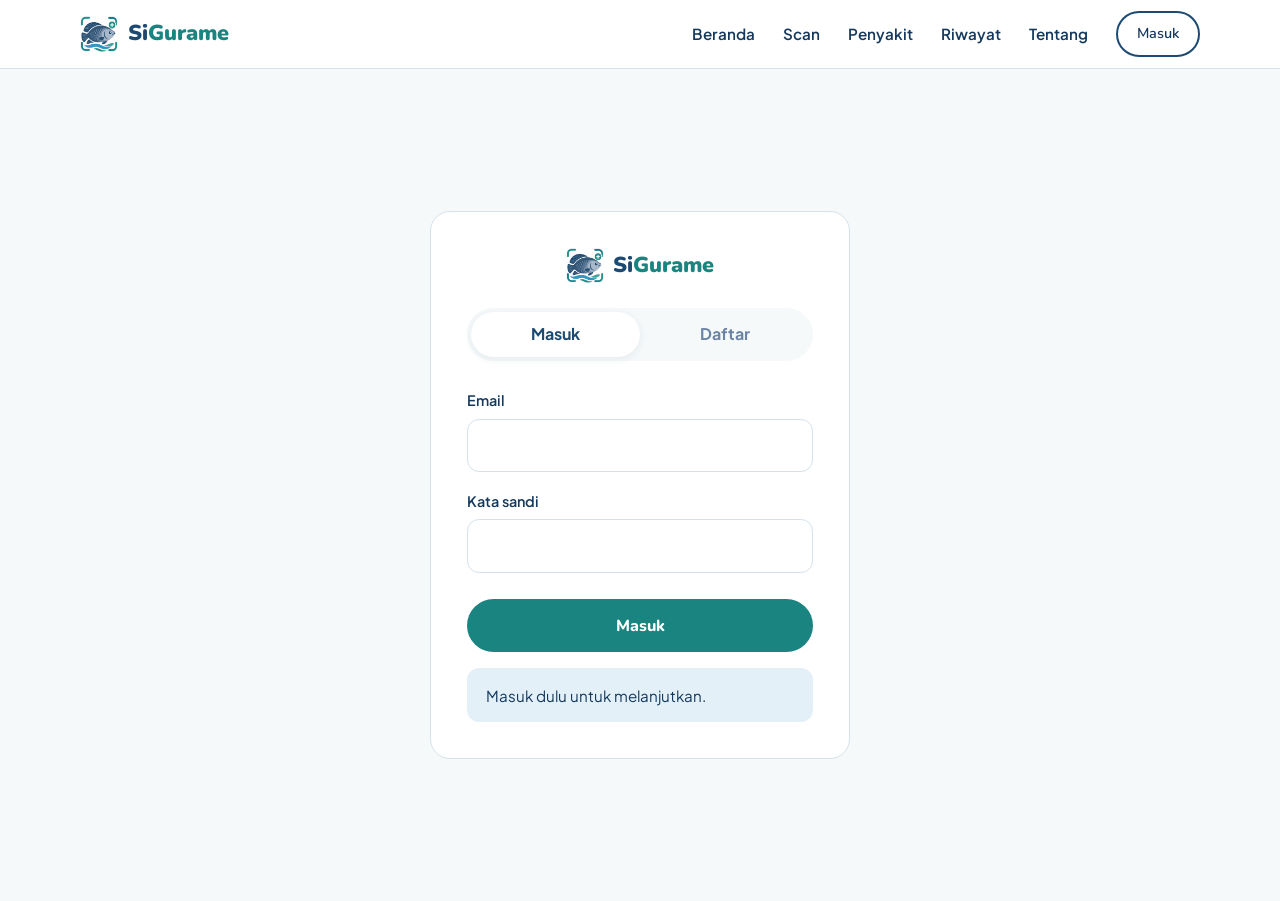
==== frontend/admin.html @ 375dc526 "SiGurame: frontend + backend Flask" ====
<!DOCTYPE html>
<html lang="id">
<head>
  <meta charset="UTF-8">
  <meta name="viewport" content="width=device-width, initial-scale=1.0">
  <title>Admin | SiGurame</title>
  <link rel="icon" href="asset/image/icon.png">
  <link rel="preconnect" href="https://fonts.googleapis.com">
  <link rel="preconnect" href="https://fonts.gstatic.com" crossorigin>
  <link href="https://fonts.googleapis.com/css2?family=Nunito:wght@700;800;900&family=Plus+Jakarta+Sans:wght@400;600;700&display=swap" rel="stylesheet">
  <link rel="stylesheet" href="asset/css/style.css">
  <style>
    /* ---------- Halaman admin ---------- */
    .adm-body { padding: 2rem 0 5rem; }
    .adm-tabs { display: grid; grid-template-columns: repeat(3, 1fr); max-width: 560px; margin: 0 0 1.5rem; }
    .adm-tabs span { display: inline-block; min-width: 1.4rem; margin-left: .3rem; padding: 0 .35rem; border-radius: 99px; background: var(--line); font-size: .78rem; line-height: 1.4rem; }
    .adm-tabs button.active span { background: var(--navy); color: #fff; }
    .adm-panel { background: var(--surface); border: 1px solid var(--line); border-radius: var(--radius-lg); padding: 1.5rem; }
    .adm-toolbar { display: flex; flex-wrap: wrap; gap: .75rem; align-items: center; justify-content: space-between; margin-bottom: 1.25rem; }
    .adm-toolbar .left { display: flex; flex-wrap: wrap; gap: .75rem; align-items: center; }
    .adm-input, .adm-select { border: 1.5px solid var(--line); border-radius: 99px; padding: .6rem 1rem; font: inherit; background: #fff; color: var(--ink); }
    .adm-input { min-width: 240px; }
    .adm-input:focus, .adm-select:focus { outline: none; border-color: var(--teal); box-shadow: 0 0 0 3px var(--teal-soft); }
    .adm-table-wrap { overflow-x: auto; }
    .adm-table { width: 100%; border-collapse: collapse; font-size: .92rem; }
    .adm-table th { text-align: left; color: var(--slate); font-weight: 600; font-size: .82rem; padding: .6rem .75rem; border-bottom: 1px solid var(--line); white-space: nowrap; }
    .adm-table td { padding: .75rem; border-bottom: 1px solid var(--line); vertical-align: middle; }
    .adm-table tr:last-child td { border-bottom: 0; }
    .adm-table .muted { color: var(--slate); font-size: .85rem; }
    .adm-table img { width: 56px; height: 42px; object-fit: cover; border-radius: 8px; display: block; }
    .adm-table select { border: 1.5px solid var(--line); border-radius: 8px; padding: .35rem .5rem; font: inherit; background: #fff; }
    .role-tag { display: inline-block; padding: .15rem .6rem; border-radius: 99px; font-size: .78rem; font-weight: 700; background: var(--water-soft); color: var(--water); }
    .role-tag.validator { background: var(--teal-soft); color: var(--healthy); }
    .role-tag.admin { background: #ece8fb; color: #5b4bb7; }
    .pay-tag { display: inline-block; padding: .15rem .6rem; border-radius: 99px; font-size: .78rem; font-weight: 700; }
    .pay-tag.lunas { background: var(--teal-soft); color: var(--healthy); }
    .pay-tag.menunggu { background: #fff4e0; color: var(--warning); }
    .pay-tag.gagal { background: var(--sick-soft); color: var(--sick); }
    .adm-form { display: grid; grid-template-columns: repeat(auto-fit, minmax(200px, 1fr)); gap: 0 1rem; background: var(--bg); border-radius: var(--radius); padding: 1.25rem 1.25rem .25rem; margin-bottom: 1.25rem; }
    .adm-form .actions { grid-column: 1 / -1; display: flex; gap: .75rem; align-items: center; margin-bottom: 1rem; }
    .adm-empty { text-align: center; color: var(--slate); padding: 2rem 1rem; }
    .adm-sum { display: flex; flex-wrap: wrap; gap: 1.5rem; margin-bottom: 1.25rem; color: var(--slate); font-size: .92rem; }
    .adm-sum strong { color: var(--navy); font-family: var(--font-display); font-size: 1.15rem; }
    @media (max-width: 640px) { .adm-input { min-width: 0; width: 100%; } .adm-panel { padding: 1rem; } }
  </style>
</head>
<body data-role="validator">

  <!-- Navbar admin -->
  <header class="navbar navbar-validator">
    <div class="container">
      <a href="admin.html" class="brand">
        <img src="asset/image/icon.png" alt="">
        <b>Si<span>Gurame</span></b>
        <small class="brand-tag">Admin</small>
      </a>
      <button class="nav-toggle" aria-label="Buka menu" aria-expanded="false">☰</button>
      <ul class="nav-links">
        <li><a href="admin.html" class="active">Panel admin</a></li>
        <li><a href="penyakit.html">Ensiklopedia</a></li>
        <li><a href="index.html" class="btn btn-outline">Keluar</a></li>
      </ul>
    </div>
  </header>

  <main>
    <section class="val-hero">
      <div class="container">
        <div class="val-hero-top">
          <div>
            <p class="val-greet" id="adm-greet">Halo, Admin</p>
            <h1>Panel admin</h1>
            <p>Kelola akun pengguna dan validator, pantau pemeriksaan, serta transaksi layanan validasi.</p>
          </div>
          <p class="val-greet" id="adm-model"></p>
        </div>
        <dl class="hist-stats val-stats">
          <div><dt>Pembudidaya</dt><dd id="st-pembudidaya">0</dd></div>
          <div><dt>Validasi menunggu</dt><dd id="st-menunggu">0</dd></div>
          <div><dt>Pemeriksaan</dt><dd id="st-pemeriksaan">0</dd></div>
          <div><dt>Pendapatan</dt><dd id="st-pendapatan">Rp0</dd></div>
        </dl>
      </div>
    </section>

    <div class="container adm-body">
      <div class="tabs adm-tabs" role="tablist" id="adm-tabs">
        <button class="active" data-tab="pengguna" role="tab">Pengguna <span id="c-pengguna">0</span></button>
        <button data-tab="pemeriksaan" role="tab">Pemeriksaan <span id="c-pemeriksaan">0</span></button>
        <button data-tab="transaksi" role="tab">Transaksi <span id="c-transaksi">0</span></button>
      </div>

      <!-- Pengguna -->
      <section class="adm-panel" data-panel="pengguna">
        <div class="adm-toolbar">
          <div class="left">
            <label for="q-user" class="visually-hidden">Cari pengguna</label>
            <input type="search" id="q-user" class="adm-input" placeholder="Cari nama atau email">
            <label for="f-role" class="visually-hidden">Filter role</label>
            <select id="f-role" class="adm-select">
              <option value="">Semua role</option>
              <option value="pembudidaya">Pembudidaya</option>
              <option value="validator">Validator</option>
              <option value="admin">Admin</option>
            </select>
          </div>
          <button type="button" class="btn btn-primary btn-sm" id="btn-tambah">Tambah akun</button>
        </div>

        <form id="form-tambah" class="adm-form hidden" novalidate>
          <div class="field"><label for="u-nama">Nama</label><input id="u-nama" required></div>
          <div class="field"><label for="u-email">Email</label><input id="u-email" type="email" required></div>
          <div class="field"><label for="u-pass">Kata sandi</label><input id="u-pass" type="password" minlength="8" required placeholder="Minimal 8 karakter"></div>
          <div class="field">
            <label for="u-role">Role</label>
            <select id="u-role">
              <option value="validator">Validator</option>
              <option value="admin">Admin</option>
              <option value="pembudidaya">Pembudidaya</option>
            </select>
          </div>
          <div class="field"><label for="u-lokasi">Lokasi (opsional)</label><input id="u-lokasi"></div>
          <div class="actions">
            <button type="submit" class="btn btn-primary btn-sm">Simpan akun</button>
            <button type="button" class="btn btn-ghost btn-sm" id="btn-batal">Batal</button>
            <div id="form-msg"></div>
          </div>
        </form>

        <div class="adm-table-wrap">
          <table class="adm-table">
            <thead><tr><th>Nama</th><th>Email</th><th>Role</th><th>Scan</th><th>Validasi</th><th>Terdaftar</th><th></th></tr></thead>
            <tbody id="tb-pengguna"></tbody>
          </table>
        </div>
      </section>

      <!-- Pemeriksaan -->
      <section class="adm-panel hidden" data-panel="pemeriksaan">
        <div class="adm-toolbar">
          <div class="left">
            <label for="q-scan" class="visually-hidden">Cari pemeriksaan</label>
            <input type="search" id="q-scan" class="adm-input" placeholder="Cari nama pengguna">
            <label for="f-label" class="visually-hidden">Filter hasil</label>
            <select id="f-label" class="adm-select"></select>
          </div>
          <div class="adm-sum" id="sum-label"></div>
        </div>
        <div class="adm-table-wrap">
          <table class="adm-table">
            <thead><tr><th>Foto</th><th>Pengguna</th><th>Hasil model</th><th>Keyakinan</th><th>Tanggal</th><th>Konsultasi</th><th>Diagnosis validator</th></tr></thead>
            <tbody id="tb-pemeriksaan"></tbody>
          </table>
        </div>
      </section>

      <!-- Transaksi -->
      <section class="adm-panel hidden" data-panel="transaksi">
        <div class="adm-sum" id="sum-transaksi"></div>
        <div class="adm-table-wrap">
          <table class="adm-table">
            <thead><tr><th>Kode transaksi</th><th>Pengguna</th><th>Jumlah</th><th>Metode</th><th>Status</th><th>Dibuat</th><th>Dibayar</th></tr></thead>
            <tbody id="tb-transaksi"></tbody>
          </table>
        </div>
        <p class="muted" style="margin-top:1rem;font-size:.85rem">Pembayaran masih simulasi dan belum terhubung ke payment gateway.</p>
      </section>
    </div>
  </main>

  <div class="toast undo-toast hidden" id="adm-toast" role="status"><p id="adm-toast-text"></p></div>

  <script src="asset/js/api.js"></script>
  <script src="asset/js/main.js"></script>
  <script src="asset/js/data.js"></script>
  <script src="asset/js/admin.js"></script>
</body>
</html>
---- frontend/asset/css/style.css ----
/* =========================================================
   SiGurame — style global
   Palet diambil dari logo: navy (wordmark), teal (bingkai scan),
   biru air (ombak), slate (sisik ikan)
   ========================================================= */

:root {
  /* Warna utama */
  --navy: #1c4a72;        /* wordmark "Si", judul, teks penting */
  --ink: #15395d;         /* teks utama */
  --teal: #1a8580;        /* aksi utama, bingkai scan, status sehat */
  --teal-dark: #146b67;   /* hover tombol */
  --water: #3a96c9;       /* aksen sekunder, link */
  --slate: #6b84a6;       /* teks sekunder */
  --line: #d5e2ea;        /* garis & border */

  /* Latar */
  --bg: #f5f9fa;
  --surface: #ffffff;
  --teal-soft: #e2f1ef;
  --water-soft: #e3f0f8;

  /* Status hasil scan (dipakai di hasil.html) */
  --healthy: #1a8580;
  --sick: #c4473d;
  --sick-soft: #fbe9e7;
  --warning: #d08a1e;

  /* Tipografi */
  --font-display: "Nunito", "Segoe UI", system-ui, sans-serif;
  --font-body: "Plus Jakarta Sans", "Segoe UI", system-ui, sans-serif;

  --radius-lg: 20px;
  --radius: 12px;
  --max: 1120px;
}

* { box-sizing: border-box; margin: 0; padding: 0; }

html { scroll-behavior: smooth; }

body {
  font-family: var(--font-body);
  font-size: 1rem;
  line-height: 1.65;
  color: var(--ink);
  background: var(--bg);
}

img { max-width: 100%; display: block; }
a { color: var(--water); text-decoration: none; }

h1, h2, h3 {
  font-family: var(--font-display);
  color: var(--navy);
  line-height: 1.15;
}

.container {
  width: min(var(--max), 100% - 2.5rem);
  margin-inline: auto;
}

:focus-visible {
  outline: 3px solid var(--water);
  outline-offset: 3px;
  border-radius: 6px;
}

/* ---------- Tombol ---------- */
.btn {
  display: inline-flex;
  align-items: center;
  gap: .5rem;
  padding: .85rem 1.5rem;
  border-radius: 999px;
  font-family: var(--font-display);
  font-weight: 800;
  font-size: 1rem;
  border: 2px solid transparent;
  cursor: pointer;
  transition: background .2s, color .2s, border-color .2s;
}
.btn-primary { background: var(--teal); color: #fff; }
.btn-primary:hover { background: var(--teal-dark); }
.btn-outline { border-color: var(--navy); color: var(--navy); background: transparent; }
.btn-outline:hover { background: var(--navy); color: #fff; }

/* ---------- Navbar ---------- */
.navbar {
  position: sticky;
  top: 0;
  z-index: 50;
  background: rgba(255, 255, 255, .92);
  backdrop-filter: blur(8px);
  border-bottom: 1px solid var(--line);
}
.navbar .container {
  display: flex;
  align-items: center;
  justify-content: space-between;
  height: 68px;
}
.brand {
  display: flex;
  align-items: center;
  gap: .6rem;
  font-family: var(--font-display);
  font-weight: 900;
  font-size: 1.35rem;
  color: var(--navy);
}
.brand img { width: 38px; height: auto; }
.brand b { font-weight: inherit; }
.brand span { color: var(--teal); }

.nav-links {
  display: flex;
  align-items: center;
  gap: 1.75rem;
  list-style: none;
}
.nav-links a {
  color: var(--ink);
  font-weight: 600;
  font-size: .95rem;
}
.nav-links a:hover,
.nav-links a.active { color: var(--teal); }
.nav-links .btn { padding: .55rem 1.2rem; font-size: .9rem; }

.nav-toggle {
  display: none;
  background: none;
  border: 0;
  font-size: 1.6rem;
  color: var(--navy);
  cursor: pointer;
}

/* ---------- Hero ---------- */
.hero { padding: 4.5rem 0 5rem; }
.hero .container {
  display: grid;
  grid-template-columns: 1.1fr 1fr;
  gap: 3.5rem;
  align-items: center;
}
.hero h1 {
  font-size: clamp(2.2rem, 4.6vw, 3.4rem);
  font-weight: 900;
  margin-bottom: 1.1rem;
}
.hero p {
  font-size: 1.1rem;
  color: var(--slate);
  max-width: 34em;
  margin-bottom: 2rem;
}
.hero-actions { display: flex; flex-wrap: wrap; gap: .9rem; }

/* Visual hero: ikon logo sebagai "jendela scan" + kartu hasil contoh */
.scan-preview {
  position: relative;
  background: var(--surface);
  border-radius: var(--radius-lg);
  padding: 2.5rem 2.5rem 4rem;
  border: 1px solid var(--line);
}
.scan-preview img {
  width: 100%;
  max-width: 380px;
  margin-inline: auto;
}
.scan-line {
  position: absolute;
  left: 12%;
  right: 12%;
  height: 3px;
  background: var(--teal);
  border-radius: 3px;
  box-shadow: 0 0 14px var(--teal);
  top: 18%;
  animation: scan 3.2s ease-in-out infinite;
}
@keyframes scan {
  0%, 100% { top: 18%; opacity: .9; }
  50% { top: 70%; opacity: .5; }
}
.result-chip {
  position: absolute;
  left: 50%;
  bottom: -1.4rem;
  transform: translateX(-50%);
  display: flex;
  align-items: center;
  gap: .9rem;
  background: var(--surface);
  border: 1px solid var(--line);
  border-radius: 999px;
  padding: .7rem 1.4rem .7rem .8rem;
  box-shadow: 0 10px 30px rgba(21, 57, 93, .12);
  white-space: nowrap;
}
.result-chip .dot {
  width: 34px;
  height: 34px;
  border-radius: 50%;
  background: var(--teal-soft);
  color: var(--healthy);
  display: grid;
  place-items: center;
  font-weight: 900;
}
.result-chip strong { color: var(--healthy); font-family: var(--font-display); }
.result-chip small { color: var(--slate); display: block; line-height: 1.2; }

/* ---------- Section umum ---------- */
.section { padding: 5rem 0; }
.section-alt { background: var(--surface); border-block: 1px solid var(--line); }
.section-head { max-width: 40em; margin-bottom: 2.75rem; }
.section-head h2 { font-size: clamp(1.7rem, 3vw, 2.3rem); font-weight: 900; margin-bottom: .6rem; }
.section-head p { color: var(--slate); }

/* ---------- Langkah (memang berurutan, jadi pakai nomor) ---------- */
.steps {
  display: grid;
  grid-template-columns: repeat(3, 1fr);
  gap: 2rem;
  list-style: none;
  counter-reset: step;
}
.steps li { counter-increment: step; padding-top: 1rem; border-top: 3px solid var(--line); }
.steps li:first-child { border-top-color: var(--teal); }
.steps li::before {
  content: counter(step);
  display: block;
  font-family: var(--font-display);
  font-weight: 900;
  font-size: 2.4rem;
  color: var(--water);
  line-height: 1;
  margin-bottom: .75rem;
}
.steps h3 { font-size: 1.2rem; margin-bottom: .35rem; }
.steps p { color: var(--slate); font-size: .95rem; }

/* ---------- Daftar penyakit ringkas ---------- */
.disease-list { list-style: none; border-top: 1px solid var(--line); }
.disease-list li {
  display: grid;
  grid-template-columns: 14rem 1fr auto;
  gap: 1.5rem;
  align-items: baseline;
  padding: 1.25rem 0;
  border-bottom: 1px solid var(--line);
}
.disease-list h3 { font-size: 1.1rem; }
.disease-list p { color: var(--slate); font-size: .95rem; }
.disease-list a { font-weight: 700; font-size: .9rem; white-space: nowrap; }
.section-foot { margin-top: 2rem; }

/* ---------- Tips foto ---------- */
.tips {
  display: grid;
  grid-template-columns: 1fr 1fr;
  gap: 3rem;
  align-items: start;
}
.tips ul { list-style: none; display: grid; gap: 1rem; }
.tips li {
  padding-left: 1.9rem;
  position: relative;
}
.tips li::before {
  content: "";
  position: absolute;
  left: 0;
  top: .45em;
  width: 12px;
  height: 12px;
  border: 3px solid var(--teal);
  border-radius: 3px;
}
.note {
  background: var(--water-soft);
  border-radius: var(--radius);
  padding: 1.25rem 1.5rem;
  font-size: .95rem;
  color: var(--ink);
}

/* ---------- Footer ---------- */
.footer {
  background: var(--navy);
  color: #cfdbe8;
  padding: 3rem 0 2rem;
  font-size: .9rem;
}
.footer .container {
  display: flex;
  flex-wrap: wrap;
  justify-content: space-between;
  gap: 1.5rem;
}
.footer .brand { color: #fff; }
.footer .brand span { color: #7fd1c7; }
.footer a { color: #cfdbe8; }
.footer a:hover { color: #fff; }
.footer-links { display: flex; gap: 1.5rem; list-style: none; flex-wrap: wrap; }
.footer-copy { width: 100%; border-top: 1px solid rgba(255,255,255,.15); padding-top: 1.25rem; }

/* ---------- Responsif ---------- */
@media (max-width: 880px) {
  .nav-toggle { display: block; }
  .nav-links {
    position: absolute;
    top: 68px;
    left: 0;
    right: 0;
    flex-direction: column;
    align-items: flex-start;
    gap: 1rem;
    padding: 1.25rem 1.5rem 1.5rem;
    background: var(--surface);
    border-bottom: 1px solid var(--line);
    display: none;
  }
  .nav-links.open { display: flex; }

  .hero { padding-top: 2.5rem; }
  .hero .container,
  .tips { grid-template-columns: 1fr; }
  .steps { grid-template-columns: 1fr; }
  .disease-list li { grid-template-columns: 1fr; gap: .3rem; }
}

@media (prefers-reduced-motion: reduce) {
  .scan-line { animation: none; }
  html { scroll-behavior: auto; }
}

/* =========================================================
   Komponen halaman lain
   ========================================================= */

/* ---------- Kepala halaman ---------- */
.page-head { padding: 3.5rem 0 2rem; }
.page-head h1 { font-size: clamp(1.9rem, 4vw, 2.7rem); font-weight: 900; margin-bottom: .5rem; }
.page-head p { color: var(--slate); max-width: 40em; }
.page-body { padding-bottom: 5rem; }

/* ---------- Bingkai scan (motif sudut dari logo) ---------- */
.frame {
  position: relative;
  padding: 1.25rem;
}
.frame::before,
.frame::after,
.frame > .frame-b::before,
.frame > .frame-b::after {
  content: "";
  position: absolute;
  width: 42px;
  height: 42px;
  border: 5px solid var(--teal);
  pointer-events: none;
}
.frame::before { top: 0; left: 0; border-right: 0; border-bottom: 0; border-top-left-radius: 16px; }
.frame::after { top: 0; right: 0; border-left: 0; border-bottom: 0; border-top-right-radius: 16px; }
.frame > .frame-b::before { bottom: 0; left: 0; border-right: 0; border-top: 0; border-bottom-left-radius: 16px; }
.frame > .frame-b::after { bottom: 0; right: 0; border-left: 0; border-top: 0; border-bottom-right-radius: 16px; }

/* ---------- Halaman Scan ---------- */
.scan-layout {
  display: grid;
  grid-template-columns: 1.3fr .9fr;
  gap: 2.5rem;
  align-items: start;
}
.dropzone {
  background: var(--surface);
  border-radius: var(--radius-lg);
  min-height: 360px;
  display: grid;
  place-items: center;
  text-align: center;
  padding: 2rem;
  transition: background .2s;
}
.dropzone.dragover { background: var(--teal-soft); }
.dropzone h2 { font-size: 1.3rem; margin-bottom: .4rem; }
.dropzone p { color: var(--slate); margin-bottom: 1.5rem; font-size: .95rem; }
.dropzone .actions { display: flex; flex-wrap: wrap; gap: .75rem; justify-content: center; }
.dropzone img.preview {
  max-height: 420px;
  width: auto;
  border-radius: var(--radius);
  margin-inline: auto;
}
.visually-hidden {
  position: absolute; width: 1px; height: 1px; overflow: hidden;
  clip: rect(0 0 0 0); white-space: nowrap;
}
.scan-controls {
  display: flex;
  flex-wrap: wrap;
  gap: .75rem;
  margin-top: 1.25rem;
}
.btn[disabled] { opacity: .5; cursor: not-allowed; }
.btn-ghost { background: transparent; color: var(--slate); border-color: var(--line); }
.btn-ghost:hover { border-color: var(--slate); color: var(--ink); }

.panel {
  background: var(--surface);
  border: 1px solid var(--line);
  border-radius: var(--radius-lg);
  padding: 1.75rem;
}
.panel h2 { font-size: 1.2rem; margin-bottom: 1rem; }
.panel + .panel { margin-top: 1.25rem; }
.check-list { list-style: none; display: grid; gap: .8rem; font-size: .95rem; }
.check-list li { padding-left: 1.7rem; position: relative; }
.check-list li::before {
  content: "";
  position: absolute; left: 0; top: .4em;
  width: 11px; height: 11px;
  border: 3px solid var(--teal); border-radius: 3px;
}

.alert {
  border-radius: var(--radius);
  padding: .9rem 1.2rem;
  font-size: .95rem;
  margin-top: 1rem;
}
.alert-error { background: var(--sick-soft); color: var(--sick); }
.alert-info { background: var(--water-soft); color: var(--ink); }

/* Loading */
.loading {
  display: none;
  align-items: center;
  gap: .8rem;
  margin-top: 1rem;
  color: var(--slate);
  font-weight: 600;
}
.loading.show { display: flex; }
.spinner {
  width: 22px; height: 22px;
  border: 3px solid var(--line);
  border-top-color: var(--teal);
  border-radius: 50%;
  animation: spin .8s linear infinite;
}
@keyframes spin { to { transform: rotate(360deg); } }

/* ---------- Halaman Hasil ---------- */
.result-layout {
  display: grid;
  grid-template-columns: 1fr 1.1fr;
  gap: 2.5rem;
  align-items: start;
}
.result-photo {
  background: var(--surface);
  border-radius: var(--radius-lg);
}
.result-photo img { border-radius: var(--radius); margin-inline: auto; max-height: 460px; width: auto; }
.result-status {
  border-radius: var(--radius-lg);
  padding: 1.75rem;
  margin-bottom: 1.25rem;
}
.result-status.is-healthy { background: var(--teal-soft); }
.result-status.is-sick { background: var(--sick-soft); }
.result-status .label { font-weight: 700; font-size: .9rem; color: var(--slate); }
.result-status h2 { font-size: clamp(1.7rem, 3.5vw, 2.3rem); font-weight: 900; margin: .2rem 0 1rem; }
.is-healthy h2 { color: var(--healthy); }
.is-sick h2 { color: var(--sick); }

.confidence { display: grid; gap: .4rem; font-size: .9rem; }
.confidence-top { display: flex; justify-content: space-between; font-weight: 700; }
.bar { height: 10px; background: rgba(255,255,255,.8); border-radius: 99px; overflow: hidden; }
.bar span { display: block; height: 100%; border-radius: 99px; transition: width .8s ease; }
.is-healthy .bar span { background: var(--healthy); }
.is-sick .bar span { background: var(--sick); }

.result-block + .result-block { margin-top: 1.4rem; }
.result-block h3 { font-size: 1.05rem; margin-bottom: .5rem; }
.result-block p, .result-block li { font-size: .95rem; }
.result-block ul { padding-left: 1.2rem; display: grid; gap: .35rem; }
.demo-badge {
  display: inline-block;
  background: #fff4e0;
  color: var(--warning);
  font-weight: 700;
  font-size: .8rem;
  padding: .25rem .7rem;
  border-radius: 99px;
  margin-bottom: .75rem;
}

/* ---------- Halaman Penyakit ---------- */
.search {
  width: 100%;
  max-width: 420px;
  padding: .8rem 1.1rem;
  border: 1px solid var(--line);
  border-radius: 999px;
  font: inherit;
  background: var(--surface);
  margin-bottom: 2rem;
}
.search:focus { border-color: var(--teal); outline: none; box-shadow: 0 0 0 3px var(--teal-soft); }
.disease-index {
  display: flex;
  flex-wrap: wrap;
  gap: .5rem;
  list-style: none;
  margin-bottom: 2.5rem;
}
.disease-index a {
  display: block;
  padding: .4rem .95rem;
  border: 1px solid var(--line);
  border-radius: 99px;
  color: var(--ink);
  font-size: .9rem;
  font-weight: 600;
  background: var(--surface);
}
.disease-index a:hover { border-color: var(--teal); color: var(--teal); }

.disease {
  display: grid;
  grid-template-columns: 16rem 1fr;
  gap: 2.5rem;
  padding: 2.5rem 0;
  border-top: 1px solid var(--line);
  scroll-margin-top: 90px;
}
.disease-name h2 { font-size: 1.5rem; margin-bottom: .3rem; }
.disease-name p { color: var(--slate); font-size: .9rem; font-style: italic; }
.disease-name img { border-radius: var(--radius); margin-top: 1rem; }
.disease-detail { display: grid; grid-template-columns: 1fr 1fr; gap: 1.5rem 2rem; }
.disease-detail .result-block { margin: 0; }
.disease-detail .summary { grid-column: 1 / -1; font-size: 1.02rem; }

/* ---------- Halaman Riwayat ---------- */
.toolbar {
  display: flex;
  flex-wrap: wrap;
  justify-content: space-between;
  align-items: center;
  gap: 1rem;
  margin-bottom: 1.5rem;
}
.table-wrap { overflow-x: auto; background: var(--surface); border: 1px solid var(--line); border-radius: var(--radius-lg); }
table { width: 100%; border-collapse: collapse; font-size: .95rem; }
th, td { text-align: left; padding: 1rem 1.25rem; border-bottom: 1px solid var(--line); vertical-align: middle; }
th { font-family: var(--font-display); color: var(--navy); font-size: .9rem; background: var(--bg); }
tr:last-child td { border-bottom: 0; }
td img { width: 64px; height: 48px; object-fit: cover; border-radius: 8px; }
.pill {
  display: inline-block;
  padding: .2rem .75rem;
  border-radius: 99px;
  font-weight: 700;
  font-size: .85rem;
}
.pill-healthy { background: var(--teal-soft); color: var(--healthy); }
.pill-sick { background: var(--sick-soft); color: var(--sick); }
.link-btn { background: none; border: 0; color: var(--water); font: inherit; font-weight: 700; cursor: pointer; }
.link-btn.danger { color: var(--sick); }

.empty {
  text-align: center;
  padding: 4rem 1.5rem;
  background: var(--surface);
  border: 1px solid var(--line);
  border-radius: var(--radius-lg);
}
.empty h2 { font-size: 1.3rem; margin-bottom: .4rem; }
.empty p { color: var(--slate); margin-bottom: 1.5rem; }

/* ---------- Halaman Login ---------- */
.auth {
  min-height: calc(100vh - 68px);
  display: grid;
  place-items: center;
  padding: 3rem 1.25rem;
}
.auth-card {
  width: 100%;
  max-width: 420px;
  background: var(--surface);
  border: 1px solid var(--line);
  border-radius: var(--radius-lg);
  padding: 2.25rem;
}
.auth-card .brand { justify-content: center; margin-bottom: 1.5rem; }
.tabs { display: grid; grid-template-columns: 1fr 1fr; background: var(--bg); border-radius: 99px; padding: 4px; margin-bottom: 1.75rem; }
.tabs button {
  border: 0; background: transparent; padding: .6rem; border-radius: 99px;
  font: inherit; font-weight: 700; color: var(--slate); cursor: pointer;
}
.tabs button.active { background: var(--surface); color: var(--navy); box-shadow: 0 2px 8px rgba(21,57,93,.08); }
.field { display: grid; gap: .35rem; margin-bottom: 1.1rem; }
.field label { font-weight: 600; font-size: .9rem; }
.field input {
  padding: .8rem 1rem;
  border: 1px solid var(--line);
  border-radius: var(--radius);
  font: inherit;
}
.field input:focus { border-color: var(--teal); outline: none; box-shadow: 0 0 0 3px var(--teal-soft); }
.auth-card .btn { width: 100%; justify-content: center; margin-top: .5rem; }
.hidden { display: none !important; }

/* ---------- Halaman Tentang ---------- */
.prose { max-width: 44em; }
.prose h2 { font-size: 1.5rem; margin: 2.5rem 0 .75rem; }
.prose p, .prose li { margin-bottom: .8rem; }
.prose ul { padding-left: 1.3rem; }
.spec {
  display: grid;
  grid-template-columns: 12rem 1fr;
  border-top: 1px solid var(--line);
  margin-top: 1rem;
}
.spec dt, .spec dd { padding: .8rem 0; border-bottom: 1px solid var(--line); }
.spec dt { font-weight: 700; color: var(--navy); }

/* ---------- Responsif halaman lain ---------- */
@media (max-width: 880px) {
  .scan-layout,
  .result-layout,
  .disease,
  .disease-detail { grid-template-columns: 1fr; }
  .disease { gap: 1.25rem; }
  .spec { grid-template-columns: 1fr; }
  .spec dt { border-bottom: 0; padding-bottom: 0; }
}
@media (prefers-reduced-motion: reduce) {
  .spinner { animation-duration: 2s; }
  .bar span { transition: none; }
}

/* =========================================================
   Slider demo di beranda
   ========================================================= */
.slider { overflow: hidden; border-radius: var(--radius); }
.slider-track { display: flex; transition: transform .7s ease; }
.scan-preview .slider-track img {
  flex: 0 0 100%;
  width: 100%;
  max-width: 100%;
  margin: 0;
  aspect-ratio: 4 / 3;
  object-fit: contain;
}
.result-chip strong,
.result-chip .dot { transition: color .3s, background .3s; }
.result-chip.sick strong { color: var(--sick); }
.result-chip.sick .dot { background: var(--sick-soft); color: var(--sick); }

/* =========================================================
   Konsultasi lanjutan & notifikasi (pengguna)
   ========================================================= */
.muted { color: var(--slate); font-size: .9rem; }
.text-healthy { color: var(--healthy) !important; }
.text-sick { color: var(--sick) !important; }

.field textarea,
.field select {
  padding: .8rem 1rem;
  border: 1px solid var(--line);
  border-radius: var(--radius);
  font: inherit;
  background: var(--surface);
  resize: vertical;
}
.field textarea:focus,
.field select:focus { border-color: var(--teal); outline: none; box-shadow: 0 0 0 3px var(--teal-soft); }

.konsul { margin-top: 1.25rem; border-color: var(--teal); border-width: 2px; }
.konsul h3 { font-size: 1.15rem; margin: .5rem 0 .4rem; }
.konsul p { font-size: .95rem; }
.konsul > div > p { margin-bottom: 1rem; }
.konsul form { margin-top: 1rem; }
.konsul-dl {
  display: grid;
  grid-template-columns: 7rem 1fr;
  gap: .4rem 1rem;
  margin: 1rem 0;
  font-size: .95rem;
}
.konsul-dl dt { color: var(--slate); }
.konsul-dl dd { font-weight: 700; }
.validator-msg {
  white-space: pre-line;
  background: var(--bg);
  border-left: 4px solid var(--teal);
  border-radius: 0 var(--radius) var(--radius) 0;
  padding: 1rem 1.2rem;
  font-size: .95rem;
  margin-bottom: .75rem;
}

.pill-wait { background: #fff4e0; color: var(--warning); }
.new-tag {
  display: inline-block;
  background: var(--sick);
  color: #fff;
  font-size: .72rem;
  font-weight: 700;
  padding: .1rem .5rem;
  border-radius: 99px;
  vertical-align: middle;
}
tr.row-new td { background: #fbfdf6; }
tr.row-new td:first-child { box-shadow: inset 4px 0 0 var(--teal); }

/* Badge angka di menu Riwayat */
.nav-links a { position: relative; }
.nav-badge {
  position: absolute;
  top: -.55rem;
  right: -.95rem;
  min-width: 1.2rem;
  height: 1.2rem;
  padding: 0 .3rem;
  border-radius: 99px;
  background: var(--sick);
  color: #fff;
  font-size: .72rem;
  font-weight: 700;
  line-height: 1.2rem;
  text-align: center;
}

/* Toast notifikasi */
.toast {
  position: fixed;
  right: 1.25rem;
  bottom: 1.25rem;
  z-index: 100;
  display: flex;
  align-items: center;
  gap: 1rem;
  max-width: 420px;
  background: var(--surface);
  border: 1px solid var(--line);
  border-left: 5px solid var(--teal);
  border-radius: var(--radius);
  padding: 1rem 1rem 1rem 1.25rem;
  box-shadow: 0 14px 40px rgba(21, 57, 93, .18);
  animation: toast-in .35s ease;
}
.toast strong { font-family: var(--font-display); color: var(--navy); }
.toast p { font-size: .9rem; color: var(--slate); }
.toast .btn { padding: .5rem 1rem; font-size: .9rem; }
.toast-close {
  background: none;
  border: 0;
  font-size: 1.4rem;
  line-height: 1;
  color: var(--slate);
  cursor: pointer;
}
@keyframes toast-in { from { transform: translateY(20px); opacity: 0; } }

/* =========================================================
   Halaman Validator
   ========================================================= */
.navbar-validator { border-bottom: 3px solid var(--teal); }
.brand-tag {
  font-family: var(--font-body);
  font-size: .72rem;
  font-weight: 700;
  color: #fff;
  background: var(--navy);
  padding: .2rem .6rem;
  border-radius: 99px;
}

.stats {
  display: grid;
  grid-template-columns: repeat(3, 1fr);
  gap: 1rem;
  margin-bottom: 2rem;
}
.stats > div {
  background: var(--surface);
  border: 1px solid var(--line);
  border-radius: var(--radius);
  padding: 1.1rem 1.25rem;
}
.stats dt { color: var(--slate); font-size: .9rem; font-weight: 600; }
.stats dd { font-family: var(--font-display); font-weight: 900; font-size: 2rem; color: var(--navy); line-height: 1.2; }
.stats > div:first-child dd { color: var(--warning); }

.validator-layout {
  display: grid;
  grid-template-columns: 22rem 1fr;
  gap: 1.5rem;
  align-items: start;
}
.queue .tabs { margin-bottom: 1rem; }
.queue-list { list-style: none; display: grid; gap: .6rem; max-height: 70vh; overflow-y: auto; }
.queue-item {
  width: 100%;
  display: flex;
  gap: .85rem;
  align-items: flex-start;
  text-align: left;
  background: var(--surface);
  border: 1px solid var(--line);
  border-radius: var(--radius);
  padding: .8rem;
  font: inherit;
  color: var(--ink);
  cursor: pointer;
  transition: border-color .2s;
}
.queue-item:hover { border-color: var(--slate); }
.queue-item.active { border-color: var(--teal); box-shadow: 0 0 0 3px var(--teal-soft); }
.queue-item img { width: 64px; height: 52px; object-fit: cover; border-radius: 8px; flex-shrink: 0; }
.queue-item span { display: grid; gap: .15rem; min-width: 0; }
.queue-item strong { font-size: .9rem; }
.queue-item small {
  font-size: .82rem;
  color: var(--slate);
  overflow: hidden;
  text-overflow: ellipsis;
  white-space: nowrap;
}
.queue-empty { padding: 1rem .25rem; }

.detail { min-height: 420px; }
.detail-empty { display: grid; place-content: center; text-align: center; min-height: 380px; }
.detail-empty h2 { font-size: 1.2rem; }
.detail-empty p { color: var(--slate); }
.detail-top {
  display: grid;
  grid-template-columns: 1fr 1fr;
  gap: 1.75rem;
  padding-bottom: 1.75rem;
  border-bottom: 1px solid var(--line);
}
.detail-photo img { border-radius: var(--radius); width: 100%; max-height: 320px; object-fit: contain; background: var(--bg); }
.detail .label { font-weight: 700; font-size: .85rem; color: var(--slate); margin-top: .4rem; }
.detail-top h2 { font-size: 1.5rem; margin-bottom: .75rem; }

.validasi-form { padding-top: 1.5rem; }
.validasi-form h3 { font-size: 1.15rem; margin-bottom: 1rem; }
fieldset.field { border: 0; }
fieldset.field legend { font-weight: 600; font-size: .9rem; margin-bottom: .35rem; }
.field-head { display: flex; justify-content: space-between; align-items: baseline; gap: 1rem; }
.field-head .link-btn { font-size: .85rem; }
.field-head label { font-weight: 600; font-size: .9rem; }

.chips { display: flex; flex-wrap: wrap; gap: .5rem; }
.chips input { position: absolute; opacity: 0; pointer-events: none; }
.chips span {
  display: inline-block;
  padding: .5rem 1.1rem;
  border: 1px solid var(--line);
  border-radius: 99px;
  font-weight: 600;
  font-size: .9rem;
  cursor: pointer;
}
.chips label:nth-child(1) input:checked + span { background: var(--teal-soft); border-color: var(--healthy); color: var(--healthy); }
.chips label:nth-child(2) input:checked + span { background: #fff4e0; border-color: var(--warning); color: var(--warning); }
.chips label:nth-child(3) input:checked + span { background: var(--sick-soft); border-color: var(--sick); color: var(--sick); }
.chips input:focus-visible + span { outline: 3px solid var(--water); outline-offset: 2px; }

@media (max-width: 880px) {
  .validator-layout,
  .detail-top { grid-template-columns: 1fr; }
  .stats { grid-template-columns: 1fr 1fr 1fr; gap: .5rem; }
  .stats dd { font-size: 1.5rem; }
  .queue-list { max-height: none; }
  .nav-badge { position: static; margin-left: .4rem; display: inline-block; }
  .toast { left: 1rem; right: 1rem; max-width: none; }
}
@media (prefers-reduced-motion: reduce) {
  .slider-track { transition: none; }
  .toast { animation: none; }
}

/* =========================================================
   Beranda (versi modern)
   ========================================================= */
:root { --navy-deep: #0f3352; }

.btn-lg { padding: 1rem 1.75rem; font-size: 1.02rem; }
.btn-light { border-color: rgba(255,255,255,.4); color: #fff; background: transparent; }
.btn-light:hover { background: #fff; color: var(--navy); border-color: #fff; }

/* ---------- Hero ---------- */
.home-hero {
  position: relative;
  background: var(--navy-deep);
  color: #fff;
  padding: 4.5rem 0 7rem;
  overflow: hidden;
}
/* cahaya lembut seperti permukaan air */
.home-hero::before {
  content: "";
  position: absolute;
  inset: -20% -10% auto auto;
  width: 60vw;
  height: 60vw;
  background: radial-gradient(circle, rgba(26,133,128,.35), transparent 60%);
  pointer-events: none;
}
.home-hero-grid {
  position: relative;
  display: grid;
  grid-template-columns: 1.15fr .85fr;
  gap: 3rem;
  align-items: center;
}
.home-hero h1 {
  color: #fff;
  font-size: clamp(2.4rem, 5vw, 3.9rem);
  font-weight: 900;
  letter-spacing: -.02em;
  line-height: 1.06;
  margin-bottom: 1.4rem;
  max-width: 17ch;
}
.home-hero .lead {
  font-size: 1.12rem;
  color: #b8cde0;
  max-width: 34em;
  margin-bottom: 2.2rem;
}
.hero-note {
  margin-top: 2rem;
  font-size: .92rem;
  color: #8fb0cc;
  max-width: 34em;
  padding-left: 1rem;
  border-left: 3px solid var(--teal);
}
.hero-wave {
  position: absolute;
  left: 0;
  bottom: -1px;
  width: 100%;
  height: 70px;
  fill: var(--bg);
}

/* ---------- Mockup HP ---------- */
.phone-wrap { display: grid; justify-items: center; gap: 1.25rem; }
.phone {
  width: min(320px, 100%);
  aspect-ratio: 9 / 18;
  background: #07223a;
  border-radius: 46px;
  padding: 11px;
  box-shadow:
    0 0 0 1px rgba(255,255,255,.08),
    0 40px 80px rgba(0,0,0,.45);
}
.phone-screen {
  position: relative;
  height: 100%;
  background: var(--bg);
  border-radius: 36px;
  overflow: hidden;
  display: flex;
  flex-direction: column;
}
.phone-notch {
  position: absolute;
  top: 10px;
  left: 50%;
  transform: translateX(-50%);
  width: 86px;
  height: 24px;
  background: #07223a;
  border-radius: 99px;
  z-index: 2;
}
.phone-top {
  display: flex;
  align-items: center;
  gap: .5rem;
  padding: 2.9rem 1.2rem .6rem;
  font-family: var(--font-display);
  font-weight: 800;
  color: var(--navy);
  font-size: .95rem;
}
.phone-top img { width: 26px; }
.phone-view {
  flex: 1;
  display: grid;
  place-items: center;
  padding: .5rem 1rem;
}
.phone-frame { width: 100%; padding: 1rem; }
.phone-frame .slider { background: #fff; }
.phone .slider-track img {
  flex: 0 0 100%;
  width: 100%;
  aspect-ratio: 1 / 1;
  object-fit: contain;
  background: #fff;
}
.phone .scan-line { left: 8%; right: 8%; }

/* bottom sheet hasil */
.phone-sheet {
  position: static;
  transform: none;
  display: block;
  white-space: normal;
  margin: 0 .6rem .6rem;
  padding: 1rem 1.1rem 1.1rem;
  border-radius: 24px;
  background: var(--surface);
  border: 1px solid var(--line);
  box-shadow: 0 -6px 24px rgba(21,57,93,.08);
}
.sheet-row { display: flex; align-items: center; gap: .8rem; margin-bottom: .8rem; }
.sheet-bar { background: var(--bg); height: 8px; }
.sheet-bar span { background: var(--healthy); transition: width .6s ease, background .3s; }
.phone-sheet.sick .sheet-bar span { background: var(--sick); }

/* indikator slide */
.slide-dots { display: flex; gap: .5rem; }
.slide-dots button {
  width: 34px;
  height: 6px;
  padding: 0;
  border: 0;
  border-radius: 99px;
  background: rgba(255,255,255,.25);
  cursor: pointer;
  overflow: hidden;
}
.slide-dots button[aria-current="true"] { background: var(--teal); }

/* ---------- Section umum beranda ---------- */
.home-section { padding: 5.5rem 0; }
.home-section-white { background: var(--surface); }
.home-head { max-width: 36em; margin-bottom: 3rem; }
.home-head h2 {
  font-size: clamp(1.8rem, 3.4vw, 2.6rem);
  font-weight: 900;
  letter-spacing: -.015em;
  margin-bottom: .75rem;
}
.home-head p { color: var(--slate); font-size: 1.05rem; }
.home-head .btn { margin-top: 1.75rem; }

/* ---------- Langkah (berurutan) ---------- */
.home-steps {
  list-style: none;
  display: grid;
  grid-template-columns: repeat(3, 1fr);
  gap: 2.5rem;
  position: relative;
}
.home-steps::before {
  content: "";
  position: absolute;
  top: 26px;
  left: 26px;
  right: 16%;
  height: 2px;
  background: repeating-linear-gradient(90deg, var(--line) 0 10px, transparent 10px 18px);
}
.home-steps li { position: relative; }
.step-num {
  display: grid;
  place-items: center;
  width: 52px;
  height: 52px;
  border-radius: 50%;
  background: var(--surface);
  border: 2px solid var(--teal);
  color: var(--teal);
  font-family: var(--font-display);
  font-weight: 900;
  font-size: 1.3rem;
  margin-bottom: 1.25rem;
  position: relative;
}
.home-steps li:first-child .step-num { background: var(--teal); color: #fff; }
.home-steps h3 { font-size: 1.2rem; margin-bottom: .4rem; }
.home-steps p { color: var(--slate); font-size: .96rem; max-width: 28em; }

/* ---------- Layout dua kolom ---------- */
.home-split {
  display: grid;
  grid-template-columns: .9fr 1.1fr;
  gap: 4rem;
  align-items: start;
}
.home-sticky { position: sticky; top: 100px; }

/* ---------- Daftar penyakit ---------- */
.home-diseases { list-style: none; border-top: 1px solid var(--line); }
.home-diseases a {
  display: block;
  padding: 1.4rem 3rem 1.4rem 0;
  border-bottom: 1px solid var(--line);
  color: var(--ink);
  position: relative;
  transition: padding-left .25s ease;
}
.home-diseases a::after {
  content: "";
  position: absolute;
  right: .5rem;
  top: 50%;
  width: 10px;
  height: 10px;
  border-top: 2px solid var(--slate);
  border-right: 2px solid var(--slate);
  transform: translateY(-50%) rotate(45deg);
  transition: border-color .25s, right .25s;
}
.home-diseases a:hover { padding-left: .75rem; }
.home-diseases a:hover::after { border-color: var(--teal); right: .1rem; }
.home-diseases h3 { font-size: 1.2rem; margin-bottom: .2rem; }
.home-diseases a:hover h3 { color: var(--teal); }
.home-diseases p { color: var(--slate); font-size: .95rem; }

/* ---------- Konsultasi ---------- */
.home-konsul { align-items: center; }
.home-konsul .home-head { margin-bottom: 0; }
.home-konsul .home-head p + p { margin-top: 1rem; }
.konsul-mock {
  background: var(--surface);
  border: 2px solid var(--teal);
  border-radius: var(--radius-lg);
  padding: 1.75rem;
  box-shadow: 18px 18px 0 var(--teal-soft);
  max-width: 460px;
  justify-self: end;
  width: 100%;
}
.mock-head { display: flex; align-items: center; gap: .6rem; }

/* ---------- CTA ---------- */
.home-cta { background: var(--navy-deep); color: #fff; padding: 5rem 0; }
.home-cta-grid {
  display: grid;
  grid-template-columns: 1.2fr .8fr;
  gap: 4rem;
  align-items: center;
}
.home-cta h2 { color: #fff; font-size: clamp(1.7rem, 3vw, 2.3rem); font-weight: 900; margin-bottom: 1.5rem; }
.cta-tips { list-style: none; display: grid; grid-template-columns: 1fr 1fr; gap: 1rem 2rem; }
.cta-tips li {
  padding-left: 1.8rem;
  position: relative;
  color: #c9d9e7;
  font-size: .96rem;
}
.cta-tips li::before {
  content: "";
  position: absolute;
  left: 0;
  top: .4em;
  width: 12px;
  height: 12px;
  border: 3px solid var(--teal);
  border-radius: 3px;
}
.cta-box {
  background: rgba(255,255,255,.06);
  border: 1px solid rgba(255,255,255,.12);
  border-radius: var(--radius-lg);
  padding: 2rem;
  display: grid;
  gap: 1.1rem;
  justify-items: start;
}
.cta-box p { font-family: var(--font-display); font-weight: 800; font-size: 1.3rem; }
.cta-box small { color: #8fb0cc; }
.home-cta + .footer, main + .footer { border-top: 1px solid rgba(255,255,255,.08); }

/* ---------- Responsif beranda ---------- */
@media (max-width: 880px) {
  .home-hero { padding: 3rem 0 6rem; }
  .home-hero-grid,
  .home-split,
  .home-cta-grid { grid-template-columns: 1fr; gap: 3rem; }
  .home-hero h1 { max-width: none; }
  .home-steps { grid-template-columns: 1fr; gap: 2rem; }
  .home-steps::before { top: 26px; bottom: 26px; left: 25px; right: auto; width: 2px; height: auto;
    background: repeating-linear-gradient(180deg, var(--line) 0 10px, transparent 10px 18px); }
  .home-steps li { padding-left: 4.5rem; }
  .step-num { position: absolute; left: 0; top: 0; }
  .home-sticky { position: static; }
  .konsul-mock { justify-self: stretch; box-shadow: 10px 10px 0 var(--teal-soft); }
  .cta-tips { grid-template-columns: 1fr; }
  .home-section { padding: 4rem 0; }
}
@media (prefers-reduced-motion: reduce) {
  .home-diseases a, .home-diseases a::after, .sheet-bar span { transition: none; }
}

/* =========================================================
   Halaman Scan (versi modern)
   ========================================================= */
.scan-hero {
  background: var(--navy-deep, #0f3352);
  color: #fff;
  padding: 3.5rem 0 7rem;
  position: relative;
  overflow: hidden;
}
.scan-hero::before {
  content: "";
  position: absolute;
  top: -40%;
  right: -10%;
  width: 50vw;
  height: 50vw;
  background: radial-gradient(circle, rgba(26,133,128,.3), transparent 60%);
  pointer-events: none;
}
.scan-hero .container { position: relative; }
.scan-hero h1 {
  color: #fff;
  font-size: clamp(2rem, 4.4vw, 3rem);
  font-weight: 900;
  letter-spacing: -.02em;
  margin-bottom: .6rem;
}
.scan-hero p { color: #b8cde0; max-width: 36em; }

/* Stepper (berurutan) */
.scan-steps {
  list-style: none;
  display: flex;
  flex-wrap: wrap;
  gap: .5rem 2.25rem;
  margin-top: 2rem;
  counter-reset: s;
}
.scan-steps li {
  counter-increment: s;
  display: flex;
  align-items: center;
  gap: .6rem;
  color: #8fb0cc;
  font-weight: 600;
  font-size: .95rem;
  position: relative;
}
.scan-steps li::before {
  content: counter(s);
  display: grid;
  place-items: center;
  width: 30px;
  height: 30px;
  border-radius: 50%;
  border: 2px solid rgba(255,255,255,.25);
  font-family: var(--font-display);
  font-weight: 900;
  font-size: .9rem;
  transition: background .3s, border-color .3s, color .3s;
}
.scan-steps li:not(:last-child)::after {
  content: "";
  position: absolute;
  right: -1.9rem;
  width: 1.5rem;
  height: 2px;
  background: rgba(255,255,255,.2);
}
.scan-steps li.active { color: #fff; }
.scan-steps li.active::before { background: var(--teal); border-color: var(--teal); color: #fff; }
.scan-steps li.done { color: #cfe3ef; }
.scan-steps li.done::before { content: "✓"; border-color: var(--teal); color: #7fd1c7; }

/* Layout utama, naik menimpa hero */
.scan-main {
  display: grid;
  grid-template-columns: 1.4fr .6fr;
  gap: 1.75rem;
  align-items: start;
  margin-top: -4.5rem;
  padding-bottom: 5rem;
  position: relative;
}
.scan-card {
  background: var(--surface);
  border-radius: 28px;
  padding: 1rem;
  box-shadow: 0 24px 60px rgba(15, 51, 82, .18);
}

/* Viewfinder */
.dropzone.viewfinder {
  position: relative;
  aspect-ratio: 4 / 3;
  min-height: 0;
  padding: 1.5rem;
  border-radius: 20px;
  background:
    radial-gradient(circle at 50% 45%, rgba(58,150,201,.18), transparent 60%),
    #0b2a45;
  color: #fff;
  overflow: hidden;
  transition: background .3s;
}
.viewfinder.frame::before,
.viewfinder.frame::after,
.viewfinder > .frame-b::before,
.viewfinder > .frame-b::after {
  z-index: 2;
  width: 54px;
  height: 54px;
  border-width: 5px;
  margin: 1.1rem;
}
.dropzone.viewfinder.dragover { background: #10405f; }
.dropzone.viewfinder.has-image { background: #fff; }

.vf-empty { text-align: center; display: grid; justify-items: center; }
.vf-icon { width: 58px; height: 58px; color: #7fd1c7; margin-bottom: 1rem; }
.vf-empty h2 { color: #fff; font-size: clamp(1.2rem, 2.4vw, 1.55rem); margin-bottom: .3rem; }
.vf-empty p { color: #8fb0cc; font-size: .92rem; margin-bottom: 1.6rem; }

.dropzone.viewfinder img.preview {
  position: absolute;
  inset: 0;
  width: 100%;
  height: 100%;
  max-height: none;
  object-fit: contain;
  border-radius: 0;
  padding: 2rem;
}

/* Animasi scan hanya saat menganalisis */
.viewfinder .scan-line { display: none; z-index: 3; left: 6%; right: 6%; }
.viewfinder.scanning .scan-line { display: block; }
.viewfinder.scanning img.preview { filter: saturate(.85); }

.vf-status {
  position: absolute;
  left: 50%;
  bottom: 1.4rem;
  transform: translateX(-50%);
  z-index: 3;
  margin: 0;
  padding: .55rem 1.1rem;
  background: rgba(11, 42, 69, .88);
  color: #fff;
  border-radius: 99px;
  font-size: .9rem;
  white-space: nowrap;
}
.vf-status .spinner { width: 18px; height: 18px; border-color: rgba(255,255,255,.25); border-top-color: #7fd1c7; }

/* Bawah kartu */
.scan-card-foot {
  display: flex;
  flex-wrap: wrap;
  justify-content: space-between;
  align-items: center;
  gap: 1rem;
  padding: 1.1rem .6rem .5rem;
}
.scan-card-foot .scan-controls { margin: 0; }
.file-info { color: var(--slate); font-size: .92rem; min-width: 0; overflow-wrap: anywhere; }
.file-info strong { color: var(--ink); margin-right: .4rem; }
.scan-card #message { padding: 0 .6rem; }

/* Panel samping */
.scan-aside .panel { border-radius: 24px; }
.scan-aside h2 { font-size: 1.05rem; margin-bottom: .8rem; }
.scan-aside .dont-title { margin-top: 1.5rem; }
.do-list, .dont-list { list-style: none; display: grid; gap: .7rem; font-size: .93rem; }
.do-list li, .dont-list li { padding-left: 1.9rem; position: relative; }
.do-list li::before, .dont-list li::before {
  position: absolute;
  left: 0;
  top: .05em;
  width: 1.3rem;
  height: 1.3rem;
  border-radius: 50%;
  display: grid;
  place-items: center;
  font-size: .75rem;
  font-weight: 900;
}
.do-list li::before { content: "✓"; background: var(--teal-soft); color: var(--healthy); }
.dont-list li::before { content: "✕"; background: var(--sick-soft); color: var(--sick); }
.aside-note {
  margin-top: 1.25rem;
  padding: 1.1rem 1.25rem;
  background: var(--water-soft);
  border-radius: 18px;
  font-size: .92rem;
}

@media (max-width: 880px) {
  .scan-hero { padding: 2.5rem 0 6rem; }
  .scan-main { grid-template-columns: 1fr; }
  .dropzone.viewfinder { aspect-ratio: 3 / 4; }
  .scan-steps { gap: .5rem 1.75rem; }
  .scan-steps li { font-size: .88rem; }
  .scan-steps li:not(:last-child)::after { right: -1.45rem; width: 1rem; }
  .scan-card-foot .scan-controls { width: 100%; }
  .scan-card-foot .btn { flex: 1; justify-content: center; }
}
.viewfinder > .frame-b { position: absolute; inset: 0; pointer-events: none; }
@media (max-width: 480px) {
  .scan-steps { gap: .6rem 1.1rem; }
  .scan-steps li:not(:last-child)::after { display: none; }
}

/* =========================================================
   Halaman Scan interaktif (v3)
   ========================================================= */
.scan-hero { padding-bottom: 6.5rem; }

/* Tombol mode (segmented) */
.mode-switch {
  position: relative;
  display: grid;
  grid-template-columns: 1fr 1fr;
  background: var(--bg);
  border-radius: 99px;
  padding: 5px;
  margin: .25rem .25rem 1rem;
  max-width: 340px;
}
.mode-switch button {
  position: relative;
  z-index: 1;
  border: 0;
  background: transparent;
  padding: .65rem 1rem;
  border-radius: 99px;
  font: inherit;
  font-weight: 700;
  color: var(--slate);
  cursor: pointer;
  transition: color .25s;
}
.mode-switch button.active { color: #fff; }
.mode-pill {
  position: absolute;
  top: 5px;
  bottom: 5px;
  left: 5px;
  width: calc(50% - 5px);
  background: var(--navy);
  border-radius: 99px;
  transition: transform .3s cubic-bezier(.3,.7,.3,1);
}
.mode-switch[data-mode="camera"] .mode-pill { transform: translateX(100%); }
.scan-card[data-state="preview"] .mode-switch,
.scan-card[data-state="scanning"] .mode-switch { opacity: .45; pointer-events: none; }

/* Panggung utama */
.stage {
  position: relative;
  aspect-ratio: 16 / 10;
  border-radius: 20px;
  background:
    radial-gradient(circle at 50% 50%, rgba(58,150,201,.16), transparent 65%),
    #0b2a45;
  overflow: hidden;
  display: grid;
  place-items: center;
  color: #fff;
  transition: background .3s, transform .2s;
}
.stage > .frame-b { position: absolute; inset: 0; pointer-events: none; }
.stage.frame::before,
.stage.frame::after,
.stage > .frame-b::before,
.stage > .frame-b::after {
  z-index: 4;
  width: 46px;
  height: 46px;
  border-width: 5px;
  margin: 1rem;
  transition: margin .25s ease, border-color .25s;
}
/* sudut bergerak masuk saat hover / drag */
.stage[data-state="upload"]:hover::before,
.stage[data-state="upload"]:hover::after,
.stage[data-state="upload"]:hover > .frame-b::before,
.stage[data-state="upload"]:hover > .frame-b::after { margin: 1.5rem; border-color: #7fd1c7; }
.stage.dragover::before,
.stage.dragover::after,
.stage.dragover > .frame-b::before,
.stage.dragover > .frame-b::after { margin: 2.2rem; border-color: #7fd1c7; }
.stage.dragover { background: #10405f; }

/* Semua lapisan default tersembunyi, dibuka per state */
.upload-target, .stage video, .fish-guide, .guide-hint, .stage #preview, .scan-progress { display: none; }

.stage[data-state="upload"] .upload-target { display: grid; }
.stage[data-state="camera"] video,
.stage[data-state="camera"] .fish-guide,
.stage[data-state="camera"] .guide-hint { display: block; }
.stage[data-state="preview"] #preview,
.stage[data-state="scanning"] #preview { display: block; }
.stage[data-state="preview"],
.stage[data-state="scanning"] { background: #fff; }
.stage[data-state="scanning"] .scan-progress { display: grid; }

/* Mode unggah */
.upload-target {
  position: absolute;
  inset: 0;
  place-content: center;
  justify-items: center;
  gap: .35rem;
  text-align: center;
  padding: 2rem;
  cursor: pointer;
}
.up-icon {
  width: 60px;
  height: 60px;
  padding: 12px;
  border-radius: 50%;
  background: rgba(127, 209, 199, .12);
  color: #7fd1c7;
  margin-bottom: .75rem;
  transition: transform .25s ease, background .25s;
}
.stage:hover .up-icon,
.stage.dragover .up-icon { transform: translateY(-4px); background: rgba(127, 209, 199, .22); }
.upload-target strong { font-family: var(--font-display); font-size: 1.35rem; }
.upload-target span { color: #b8cde0; font-size: .95rem; }
.upload-target small { color: #7f9fbb; font-size: .82rem; margin-top: .5rem; }

/* Mode kamera */
.stage video {
  position: absolute;
  inset: 0;
  width: 100%;
  height: 100%;
  object-fit: cover;
}
.fish-guide {
  position: relative;
  z-index: 2;
  width: 72%;
  color: rgba(255,255,255,.8);
  filter: drop-shadow(0 0 6px rgba(0,0,0,.4));
  animation: guide 2.4s ease-in-out infinite;
}
@keyframes guide { 50% { opacity: .55; } }
.guide-hint {
  position: absolute;
  z-index: 3;
  top: 1.4rem;
  left: 50%;
  transform: translateX(-50%);
  background: rgba(11, 42, 69, .75);
  padding: .4rem .9rem;
  border-radius: 99px;
  font-size: .85rem;
  white-space: nowrap;
}
.stage.flash::after { background: #fff; }
.stage.flash { animation: flash .3s ease; }
@keyframes flash { 0% { filter: brightness(2.2); } 100% { filter: none; } }

/* Pratinjau */
.stage #preview {
  position: absolute;
  inset: 0;
  width: 100%;
  height: 100%;
  object-fit: contain;
  padding: 1.75rem;
  animation: pop .35s ease;
}
@keyframes pop { from { transform: scale(.96); opacity: 0; } }
.stage[data-state="scanning"] #preview { filter: saturate(.8) brightness(.97); }

/* Garis scan hanya saat scanning */
.stage .scan-line { display: none; z-index: 3; left: 5%; right: 5%; }
.stage[data-state="scanning"] .scan-line { display: block; animation-duration: 1.6s; }

/* Progress */
.scan-progress {
  position: absolute;
  z-index: 5;
  left: 50%;
  bottom: 1.4rem;
  transform: translateX(-50%);
  width: min(320px, 80%);
  gap: .5rem;
  justify-items: center;
  background: rgba(11, 42, 69, .9);
  padding: .8rem 1rem;
  border-radius: 16px;
  font-size: .88rem;
  font-weight: 600;
}
.scan-progress .bar { width: 100%; height: 6px; background: rgba(255,255,255,.15); }
.scan-progress .bar span { background: #7fd1c7; width: 0; transition: width .45s ease; }

/* Kaki: tombol shutter */
.stage-foot { display: none; padding: 1.1rem .5rem .4rem; }
.scan-card[data-state="camera"] .camera-foot { display: flex; justify-content: center; }
.scan-card[data-state="preview"] .preview-foot,
.scan-card[data-state="scanning"] .preview-foot {
  display: flex;
  flex-wrap: wrap;
  justify-content: space-between;
  align-items: center;
  gap: 1rem;
}
.preview-foot .scan-controls { margin: 0; }
.shutter {
  width: 72px;
  height: 72px;
  border-radius: 50%;
  border: 4px solid var(--teal);
  background: #fff;
  padding: 5px;
  cursor: pointer;
  transition: transform .15s;
}
.shutter span {
  display: block;
  width: 100%;
  height: 100%;
  border-radius: 50%;
  background: var(--teal);
  transition: transform .15s;
}
.shutter:hover span { transform: scale(.92); }
.shutter:active { transform: scale(.92); }

/* Checklist kualitas */
.quality { list-style: none; display: flex; flex-wrap: wrap; gap: .5rem; }
.quality li {
  display: inline-flex;
  align-items: center;
  gap: .4rem;
  padding: .35rem .8rem .35rem .45rem;
  border-radius: 99px;
  font-size: .85rem;
  font-weight: 600;
  animation: pop .3s ease;
}
.quality li::before {
  content: "";
  width: 1.2rem;
  height: 1.2rem;
  border-radius: 50%;
  display: grid;
  place-items: center;
  font-size: .7rem;
  font-weight: 900;
}
.quality .checking { background: var(--bg); color: var(--slate); }
.quality .checking::before { border: 2px solid var(--line); border-top-color: var(--teal); animation: spin .7s linear infinite; }
.quality .ok { background: var(--teal-soft); color: var(--healthy); }
.quality .ok::before { content: "✓"; background: var(--healthy); color: #fff; }
.quality .warn { background: #fff4e0; color: var(--warning); }
.quality .warn::before { content: "!"; background: var(--warning); color: #fff; }

/* Getar saat file salah */
.stage.shake { animation: shake .4s ease; }
@keyframes shake {
  20%, 60% { transform: translateX(-6px); }
  40%, 80% { transform: translateX(6px); }
}

@media (max-width: 880px) {
  .stage { aspect-ratio: 3 / 4; }
  .mode-switch { max-width: none; }
  .preview-foot .scan-controls { width: 100%; }
  .preview-foot .btn { flex: 1; justify-content: center; }
}
@media (prefers-reduced-motion: reduce) {
  .fish-guide, .stage #preview, .quality li, .stage.shake, .stage.flash { animation: none; }
  .mode-pill, .stage::before, .stage::after { transition: none; }
}

/* =========================================================
   Halaman Hasil (versi modern)
   ========================================================= */
.result-empty { margin: 4rem auto; max-width: 560px; }

.result-hero {
  position: relative;
  background: var(--navy-deep, #0f3352);
  color: #fff;
  padding: 3.5rem 0 5rem;
  overflow: hidden;
}
.result-hero::before {
  content: "";
  position: absolute;
  top: -30%;
  right: -10%;
  width: 55vw;
  height: 55vw;
  pointer-events: none;
  background: radial-gradient(circle, var(--hero-glow, rgba(26,133,128,.35)), transparent 60%);
}
.result-hero.is-sick { --hero-glow: rgba(196, 71, 61, .32); --accent: #ff9d92; }
.result-hero.is-healthy { --hero-glow: rgba(26, 133, 128, .4); --accent: #7fd1c7; }

.result-hero-grid {
  position: relative;
  display: grid;
  grid-template-columns: .9fr 1.1fr;
  gap: 3.5rem;
  align-items: center;
}
.result-photo-card {
  background: #fff;
  border-radius: 28px;
  padding: 1.75rem;
  box-shadow: 0 30px 70px rgba(0,0,0,.35);
  animation: pop .45s ease;
}
.result-photo-card img {
  width: 100%;
  aspect-ratio: 1 / 1;
  object-fit: contain;
  border-radius: 14px;
}
.result-meta { color: #8fb0cc; font-size: .92rem; margin-bottom: .6rem; }
.result-hero-text .demo-badge { margin-bottom: .9rem; }
.result-hero h1 {
  color: var(--accent, #fff);
  font-size: clamp(2.2rem, 4.6vw, 3.5rem);
  font-weight: 900;
  letter-spacing: -.02em;
  line-height: 1.05;
  margin-bottom: 1rem;
}
.result-summary { color: #c9d9e7; font-size: 1.05rem; max-width: 34em; margin-bottom: 2rem; }

/* Gauge keyakinan */
.gauge-row { display: flex; align-items: center; gap: 1.25rem; margin-bottom: 2rem; }
.gauge { position: relative; width: 104px; height: 104px; flex-shrink: 0; }
.gauge svg { width: 100%; height: 100%; transform: rotate(-90deg); }
.gauge circle { fill: none; stroke-width: 10; }
.gauge-bg { stroke: rgba(255,255,255,.12); }
.gauge-fg {
  stroke: var(--accent, #7fd1c7);
  stroke-linecap: round;
  transition: stroke-dashoffset 1s cubic-bezier(.3,.7,.3,1);
}
.gauge span {
  position: absolute;
  inset: 0;
  display: grid;
  place-items: center;
  font-family: var(--font-display);
  font-weight: 900;
  font-size: 1.55rem;
}
.gauge-text strong { font-family: var(--font-display); font-size: 1.1rem; }
.gauge-text p { color: #b8cde0; font-size: .93rem; max-width: 24em; }

/* Isi bawah */
.result-body {
  display: grid;
  grid-template-columns: 1.3fr .7fr;
  gap: 2rem;
  align-items: start;
  padding: 3rem 0 5rem;
}
.result-main {
  background: var(--surface);
  border: 1px solid var(--line);
  border-radius: 24px;
  padding: 1.5rem 1.75rem 2rem;
}
.result-tabs { display: flex; width: fit-content; max-width: 100%; overflow-x: auto; margin-bottom: 1.75rem; }
.result-tabs button { padding: .6rem 1.2rem; white-space: nowrap; }
.tab-panel { animation: pop .3s ease; }
.tab-panel h2 { font-size: 1.35rem; margin-bottom: .3rem; }
.tab-panel > .muted { margin-bottom: 1.25rem; }
.tab-panel p + p { margin-top: .8rem; }

/* Checklist penanganan */
.todo { list-style: none; display: grid; gap: .6rem; }
.todo label {
  display: flex;
  gap: .9rem;
  align-items: flex-start;
  padding: 1rem 1.1rem;
  border: 1px solid var(--line);
  border-radius: 14px;
  cursor: pointer;
  transition: border-color .2s, background .2s;
}
.todo label:hover { border-color: var(--teal); }
.todo input { position: absolute; opacity: 0; pointer-events: none; }
.todo .box {
  flex-shrink: 0;
  width: 22px;
  height: 22px;
  margin-top: .1rem;
  border: 2px solid var(--line);
  border-radius: 7px;
  display: grid;
  place-items: center;
  transition: background .2s, border-color .2s;
}
.todo input:checked + .box { background: var(--teal); border-color: var(--teal); }
.todo input:checked + .box::after { content: "✓"; color: #fff; font-size: .8rem; font-weight: 900; }
.todo input:checked ~ .txt { color: var(--slate); text-decoration: line-through; text-decoration-color: var(--line); }
.todo input:checked ~ .txt, .todo label:has(input:checked) { background: transparent; }
.todo label:has(input:checked) { background: var(--bg); }
.todo input:focus-visible + .box { outline: 3px solid var(--water); outline-offset: 2px; }
.todo-progress { display: flex; align-items: center; gap: 1rem; margin-top: 1.25rem; font-size: .88rem; color: var(--slate); font-weight: 600; }
.todo-progress .bar { flex: 1; height: 8px; background: var(--bg); }
.todo-progress .bar span { background: var(--teal); width: 0; transition: width .4s ease; }

/* Gejala */
.symptoms { list-style: none; display: grid; grid-template-columns: 1fr 1fr; gap: .75rem; }
.symptoms li {
  padding: 1rem 1.1rem 1rem 2.6rem;
  background: var(--sick-soft);
  border-radius: 14px;
  position: relative;
  font-size: .95rem;
}
.symptoms li::before {
  content: "!";
  position: absolute;
  left: .9rem;
  top: 1rem;
  width: 1.2rem;
  height: 1.2rem;
  border-radius: 50%;
  background: var(--sick);
  color: #fff;
  font-size: .72rem;
  font-weight: 900;
  display: grid;
  place-items: center;
}

/* Kartu konsultasi */
.result-side { position: sticky; top: 90px; }
.konsul-card {
  background: var(--surface);
  border: 2px solid var(--teal);
  border-radius: 24px;
  padding: 1.75rem;
  box-shadow: 12px 12px 0 var(--teal-soft);
}
.konsul-card h3 { font-size: 1.25rem; margin: .6rem 0 .4rem; }
.konsul-card > div > p { font-size: .95rem; margin-bottom: 1.1rem; }
.konsul-card #btn-konsul { width: 100%; justify-content: center; }
.konsul-card form { margin-top: .25rem; }
.konsul-card .field small { justify-self: end; }
.konsul-icon {
  width: 46px;
  height: 46px;
  border-radius: 14px;
  background: var(--teal-soft);
  color: var(--teal);
  display: grid;
  place-items: center;
}
.konsul-icon svg { width: 24px; height: 24px; }
.quick-tags { display: flex; flex-wrap: wrap; gap: .4rem; margin-bottom: 1rem; }
.quick-tags button {
  border: 1px dashed var(--line);
  background: var(--bg);
  border-radius: 99px;
  padding: .35rem .8rem;
  font: inherit;
  font-size: .82rem;
  color: var(--ink);
  cursor: pointer;
}
.quick-tags button:hover { border-color: var(--teal); color: var(--teal); }
.quick-tags button.used { border-style: solid; border-color: var(--teal); background: var(--teal-soft); color: var(--teal); }
.konsul-card .scan-controls .btn { flex: 1; justify-content: center; }
.pulse {
  display: inline-block;
  width: 8px;
  height: 8px;
  border-radius: 50%;
  background: var(--warning);
  margin-right: .45rem;
  animation: pulse 1.4s ease-in-out infinite;
}
@keyframes pulse { 50% { opacity: .3; } }

@media (max-width: 880px) {
  .result-hero { padding: 2rem 0 3.5rem; }
  .result-hero-grid, .result-body { grid-template-columns: 1fr; gap: 2rem; }
  .result-photo-card { max-width: 360px; margin: 0 auto; }
  .result-side { position: static; }
  .konsul-card.is-done { order: -1; }
  .result-body:has(.konsul-card.is-done) .result-side { order: -1; }
  .symptoms { grid-template-columns: 1fr; }
  .result-main { padding: 1.25rem; }
}
@media (prefers-reduced-motion: reduce) {
  .gauge-fg, .todo-progress .bar span { transition: none; }
  .pulse, .result-photo-card, .tab-panel { animation: none; }
}
.konsul-card .scan-controls { display: grid; grid-template-columns: 1fr auto; }
.konsul-card .scan-controls .btn { white-space: nowrap; }
.result-main, .result-side { min-width: 0; }

/* =========================================================
   Halaman Penyakit (versi modern)
   ========================================================= */
.ency-hero {
  position: relative;
  background: var(--navy-deep, #0f3352);
  color: #fff;
  padding: 3.5rem 0 4rem;
  overflow: hidden;
}
.ency-hero::before {
  content: "";
  position: absolute;
  top: -40%;
  right: -10%;
  width: 50vw;
  height: 50vw;
  background: radial-gradient(circle, rgba(26,133,128,.3), transparent 60%);
  pointer-events: none;
}
.ency-hero .container { position: relative; }
.ency-hero h1 { color: #fff; font-size: clamp(2rem, 4.4vw, 3rem); font-weight: 900; letter-spacing: -.02em; margin-bottom: .5rem; }
.ency-hero > .container > p { color: #b8cde0; max-width: 36em; margin-bottom: 2rem; }

.ency-search {
  position: relative;
  max-width: 620px;
}
.ency-search svg {
  position: absolute;
  left: 1.3rem;
  top: 50%;
  transform: translateY(-50%);
  width: 22px;
  height: 22px;
  color: var(--slate);
  pointer-events: none;
}
.ency-search input {
  width: 100%;
  padding: 1.1rem 1.4rem 1.1rem 3.4rem;
  border: 0;
  border-radius: 99px;
  font: inherit;
  font-size: 1.02rem;
  background: #fff;
  color: var(--ink);
  box-shadow: 0 12px 30px rgba(0,0,0,.25);
}
.ency-search input:focus { outline: none; box-shadow: 0 0 0 4px rgba(127,209,199,.5), 0 12px 30px rgba(0,0,0,.25); }

.cat-filter { display: flex; flex-wrap: wrap; gap: .5rem; margin-top: 1.25rem; }
.cat-filter button {
  border: 1px solid rgba(255,255,255,.25);
  background: transparent;
  color: #cfe0ee;
  padding: .5rem 1.1rem;
  border-radius: 99px;
  font: inherit;
  font-weight: 600;
  font-size: .92rem;
  cursor: pointer;
  transition: background .2s, color .2s, border-color .2s;
}
.cat-filter button span { opacity: .6; margin-left: .2rem; }
.cat-filter button:hover { border-color: #fff; color: #fff; }
.cat-filter button.active { background: #fff; color: var(--navy); border-color: #fff; }

.ency-body { padding: 2.5rem 0 5rem; }

/* Pencocok gejala */
.matcher {
  background: var(--surface);
  border: 1px solid var(--line);
  border-radius: 24px;
  padding: 1.5rem 1.75rem;
  margin-bottom: 2rem;
}
.matcher-head { display: flex; justify-content: space-between; align-items: flex-start; gap: 1rem; margin-bottom: 1.1rem; }
.matcher h2 { font-size: 1.3rem; margin-bottom: .2rem; }
.matcher p { color: var(--slate); font-size: .93rem; }
.symptom-chips { display: flex; flex-wrap: wrap; gap: .45rem; }
.symptom-chips button {
  border: 1px solid var(--line);
  background: var(--bg);
  color: var(--ink);
  padding: .45rem .9rem;
  border-radius: 99px;
  font: inherit;
  font-size: .88rem;
  cursor: pointer;
  transition: background .2s, border-color .2s, color .2s, transform .15s;
}
.symptom-chips button:hover { border-color: var(--teal); }
.symptom-chips button:active { transform: scale(.96); }
.symptom-chips button[aria-pressed="true"] {
  background: var(--teal);
  border-color: var(--teal);
  color: #fff;
}
.symptom-chips button[aria-pressed="true"]::before { content: "✓ "; font-weight: 900; }

.ency-count { color: var(--slate); font-size: .92rem; font-weight: 600; margin-bottom: 1rem; }

/* Grid kartu */
.disease-grid {
  display: grid;
  grid-template-columns: repeat(auto-fill, minmax(290px, 1fr));
  gap: 1.25rem;
}
.d-card { animation: card-in .35s ease both; animation-delay: calc(var(--i) * 50ms); }
@keyframes card-in { from { opacity: 0; transform: translateY(10px); } }
.d-card-btn {
  width: 100%;
  height: 100%;
  display: flex;
  flex-direction: column;
  text-align: left;
  background: var(--surface);
  border: 1px solid var(--line);
  border-radius: 22px;
  overflow: hidden;
  padding: 0;
  font: inherit;
  color: var(--ink);
  cursor: pointer;
  transition: transform .2s ease, box-shadow .2s ease, border-color .2s;
}
.d-card-btn:hover { transform: translateY(-4px); box-shadow: 0 18px 40px rgba(15,51,82,.12); border-color: var(--teal); }
.top-match .d-card-btn { border: 2px solid var(--teal); box-shadow: 0 0 0 4px var(--teal-soft); }

.d-photo, .drawer-photo {
  position: relative;
  aspect-ratio: 16 / 10;
  background: var(--water-soft);
  overflow: hidden;
}
.d-photo > img, .drawer-photo > img {
  position: absolute;
  inset: 0;
  width: 100%;
  height: 100%;
  object-fit: cover;
  z-index: 1;
  transition: transform .4s ease;
}
.d-card-btn:hover .d-photo > img { transform: scale(1.05); }
.photo-fallback { position: absolute; inset: 0; display: grid; place-items: center; }
.photo-fallback img { width: 34%; opacity: .35; }

.d-info { padding: 1.2rem 1.35rem 1.4rem; display: flex; flex-direction: column; flex: 1; }
.d-tags { display: flex; flex-wrap: wrap; align-items: center; gap: .5rem; margin-bottom: .7rem; }
.pill-cat { background: var(--water-soft); color: var(--navy); }
.match { font-size: .8rem; font-weight: 700; color: var(--teal); }
.d-info h2 { font-size: 1.3rem; margin-bottom: .1rem; }
.d-latin { font-size: .85rem; font-style: italic; color: var(--slate); margin-bottom: .7rem; }
.d-sum {
  font-size: .93rem;
  color: var(--ink);
  display: -webkit-box;
  -webkit-line-clamp: 3;
  -webkit-box-orient: vertical;
  overflow: hidden;
  margin-bottom: 1rem;
}
.d-more { margin-top: auto; font-weight: 700; font-size: .9rem; color: var(--teal); }
.d-card-btn:hover .d-more { text-decoration: underline; text-underline-offset: 3px; }

/* Drawer detail */
.drawer {
  margin: 0 0 0 auto;
  height: 100%;
  max-height: 100%;
  width: min(520px, 100%);
  max-width: 100%;
  border: 0;
  padding: 0;
  background: var(--surface);
  color: var(--ink);
  box-shadow: -20px 0 60px rgba(0,0,0,.25);
  animation: drawer-in .3s cubic-bezier(.3,.7,.3,1);
}
.drawer::backdrop { background: rgba(11, 42, 69, .55); backdrop-filter: blur(3px); animation: fade .3s ease; }
.drawer.closing { animation: drawer-out .22s ease forwards; }
.drawer.closing::backdrop { animation: fade .22s ease reverse forwards; }
@keyframes drawer-in { from { transform: translateX(100%); } }
@keyframes drawer-out { to { transform: translateX(100%); } }
@keyframes fade { from { opacity: 0; } }

.drawer-inner { position: relative; min-height: 100%; }
.drawer-close {
  position: absolute;
  top: 1rem;
  right: 1rem;
  z-index: 3;
  width: 40px;
  height: 40px;
  border-radius: 50%;
  border: 0;
  background: rgba(255,255,255,.92);
  color: var(--navy);
  font-size: 1.5rem;
  line-height: 1;
  cursor: pointer;
  box-shadow: 0 4px 14px rgba(0,0,0,.15);
}
.drawer-content { padding: 1.75rem 2rem 2.5rem; }
.drawer-content .pill { background: var(--water-soft); color: var(--navy); }
.drawer-content h2 { font-size: 2rem; font-weight: 900; margin: .6rem 0 .1rem; }
.drawer-latin { font-style: italic; color: var(--slate); font-size: .92rem; margin-bottom: 1rem; }
.drawer-summary { font-size: 1rem; margin-bottom: 1.5rem; }
.drawer-tabs { display: flex; overflow-x: auto; margin-bottom: 1.25rem; }
.drawer-tabs button { padding: .55rem 1rem; white-space: nowrap; font-size: .9rem; }

.drawer-list { list-style: none; display: grid; gap: .55rem; margin-bottom: 2rem; animation: pop .25s ease; }
.drawer-list li {
  padding: .85rem 1rem .85rem 2.5rem;
  border-radius: 12px;
  background: var(--bg);
  position: relative;
  font-size: .95rem;
}
.drawer-list li::before {
  position: absolute;
  left: .85rem;
  top: .85rem;
  width: 1.15rem;
  height: 1.15rem;
  border-radius: 50%;
  display: grid;
  place-items: center;
  font-size: .7rem;
  font-weight: 900;
  color: #fff;
}
.drawer-list[data-tab="gejala"] li::before { content: "!"; background: var(--sick); }
.drawer-list[data-tab="penyebab"] li::before { content: "?"; background: var(--warning); }
.drawer-list[data-tab="pencegahan"] li::before { content: "✓"; background: var(--healthy); }
.drawer-list[data-tab="penanganan"] { counter-reset: n; }
.drawer-list[data-tab="penanganan"] li { counter-increment: n; }
.drawer-list[data-tab="penanganan"] li::before { content: counter(n); background: var(--navy); }
.drawer-list li.is-match { background: var(--teal-soft); box-shadow: inset 3px 0 0 var(--teal); }
.drawer-list li.is-match::after { content: "Kamu pilih"; float: right; font-size: .75rem; font-weight: 700; color: var(--teal); margin-left: .5rem; }

.drawer-cta {
  background: var(--navy-deep, #0f3352);
  color: #fff;
  border-radius: 18px;
  padding: 1.4rem 1.5rem;
  display: flex;
  flex-wrap: wrap;
  align-items: center;
  justify-content: space-between;
  gap: 1rem;
}
.drawer-cta p { font-weight: 600; }

@media (max-width: 880px) {
  .ency-hero { padding: 2.5rem 0 3rem; }
  .matcher { padding: 1.25rem; }
  .drawer-content { padding: 1.5rem 1.25rem 2rem; }
  .drawer-content h2 { font-size: 1.6rem; }
}
@media (prefers-reduced-motion: reduce) {
  .d-card, .drawer, .drawer::backdrop, .drawer.closing, .drawer-list { animation: none; }
  .d-card-btn, .d-photo > img { transition: none; }
}

/* ---------- Pencocok gejala (versi ringkas) ---------- */
.matcher { padding: 0; overflow: hidden; transition: box-shadow .2s; }
.matcher.open { box-shadow: 0 14px 40px rgba(15,51,82,.08); }
.matcher-toggle {
  width: 100%;
  display: flex;
  align-items: center;
  gap: 1rem;
  padding: 1.2rem 1.5rem;
  background: none;
  border: 0;
  font: inherit;
  color: var(--ink);
  text-align: left;
  cursor: pointer;
}
.matcher-title { flex: 1; display: grid; gap: .1rem; }
.matcher-title strong { font-family: var(--font-display); font-size: 1.15rem; color: var(--navy); }
.matcher-title small { color: var(--slate); font-size: .9rem; }
.matcher-badge {
  min-width: 1.7rem;
  height: 1.7rem;
  padding: 0 .45rem;
  border-radius: 99px;
  background: var(--teal);
  color: #fff;
  font-weight: 700;
  font-size: .85rem;
  display: grid;
  place-items: center;
}
.chev {
  width: 10px;
  height: 10px;
  border-right: 2px solid var(--slate);
  border-bottom: 2px solid var(--slate);
  transform: rotate(45deg) translateY(-3px);
  transition: transform .25s;
  margin-right: .3rem;
}
.matcher.open .chev { transform: rotate(-135deg) translateY(-3px); }

.matcher-panel { border-top: 1px solid var(--line); padding: 1.4rem 1.5rem 1.25rem; animation: pop .25s ease; }
.symptom-groups {
  display: grid;
  grid-template-columns: repeat(4, 1fr);
  gap: 1.5rem;
}
.symptom-group { border: 0; display: flex; flex-direction: column; align-items: flex-start; gap: .35rem; min-width: 0; }
.symptom-group legend {
  font-weight: 700;
  font-size: .82rem;
  color: var(--slate);
  margin-bottom: .5rem;
}
.symptom-group button {
  border: 0;
  background: none;
  padding: .35rem .6rem .35rem 1.7rem;
  margin-left: -.6rem;
  border-radius: 8px;
  font: inherit;
  font-size: .9rem;
  color: var(--ink);
  text-align: left;
  cursor: pointer;
  position: relative;
  transition: background .15s;
}
.symptom-group button::before {
  content: "";
  position: absolute;
  left: .4rem;
  top: .55em;
  width: .85rem;
  height: .85rem;
  border: 2px solid var(--line);
  border-radius: 4px;
  transition: background .15s, border-color .15s;
}
.symptom-group button:hover { background: var(--bg); }
.symptom-group button:hover::before { border-color: var(--teal); }
.symptom-group button[aria-pressed="true"] { color: var(--teal); font-weight: 600; }
.symptom-group button[aria-pressed="true"]::before {
  background: var(--teal);
  border-color: var(--teal);
  box-shadow: inset 0 0 0 2px #fff;
}
.matcher-foot {
  display: flex;
  justify-content: flex-end;
  align-items: center;
  gap: 1.25rem;
  margin-top: 1.25rem;
  padding-top: 1rem;
  border-top: 1px solid var(--line);
}

@media (max-width: 880px) {
  .symptom-groups { grid-template-columns: 1fr 1fr; }
  .matcher-toggle { padding: 1rem 1.1rem; }
  .matcher-panel { padding: 1.2rem 1.1rem; }
}
@media (max-width: 520px) {
  .symptom-groups { grid-template-columns: 1fr; gap: 1.1rem; }
  .matcher-foot .btn { flex: 1; justify-content: center; }
}

/* =========================================================
   Halaman Riwayat (versi modern)
   ========================================================= */
.btn-sm { padding: .5rem 1.05rem; font-size: .88rem; }
.btn-light-dark { background: #fff; color: var(--navy); padding: .5rem 1rem; font-size: .88rem; }
.btn-light-dark:hover { background: var(--teal-soft); }

.hist-hero {
  position: relative;
  background: var(--navy-deep, #0f3352);
  color: #fff;
  padding: 3.5rem 0 3rem;
  overflow: hidden;
}
.hist-hero::before {
  content: "";
  position: absolute;
  top: -40%;
  right: -10%;
  width: 50vw;
  height: 50vw;
  background: radial-gradient(circle, rgba(26,133,128,.3), transparent 60%);
  pointer-events: none;
}
.hist-hero .container { position: relative; }
.hist-hero h1 { color: #fff; font-size: clamp(2rem, 4.4vw, 3rem); font-weight: 900; letter-spacing: -.02em; margin-bottom: .5rem; }
.hist-hero p { color: #b8cde0; margin-bottom: 2rem; }

.hist-stats {
  display: grid;
  grid-template-columns: repeat(4, 1fr);
  border-top: 1px solid rgba(255,255,255,.15);
}
.hist-stats > div { padding: 1.25rem 1.25rem 0 0; }
.hist-stats > div + div { padding-left: 1.25rem; border-left: 1px solid rgba(255,255,255,.12); }
.hist-stats dt { color: #8fb0cc; font-size: .88rem; font-weight: 600; }
.hist-stats dd { font-family: var(--font-display); font-weight: 900; font-size: 2.2rem; line-height: 1.2; }
.hist-stats > div:nth-child(2) dd { color: #7fd1c7; }
.hist-stats > div:nth-child(3) dd { color: #ff9d92; }
.hist-stats > div:nth-child(4) dd { color: #ffc56b; }

.hist-body { padding: 2.25rem 0 5rem; }

/* Toolbar */
.hist-toolbar {
  display: flex;
  flex-wrap: wrap;
  justify-content: space-between;
  align-items: center;
  gap: 1rem;
  margin-bottom: 1.75rem;
}
.seg-filter { display: flex; flex-wrap: wrap; gap: .45rem; }
.seg-filter button {
  display: inline-flex;
  align-items: center;
  gap: .45rem;
  border: 1px solid var(--line);
  background: var(--surface);
  color: var(--ink);
  padding: .5rem .6rem .5rem 1rem;
  border-radius: 99px;
  font: inherit;
  font-weight: 600;
  font-size: .9rem;
  cursor: pointer;
  transition: background .2s, color .2s, border-color .2s;
}
.seg-filter button span {
  min-width: 1.5rem;
  padding: 0 .4rem;
  border-radius: 99px;
  background: var(--bg);
  color: var(--slate);
  font-size: .78rem;
  line-height: 1.5rem;
  text-align: center;
}
.seg-filter button:hover { border-color: var(--navy); }
.seg-filter button.active { background: var(--navy); border-color: var(--navy); color: #fff; }
.seg-filter button.active span { background: rgba(255,255,255,.18); color: #fff; }
.seg-filter button.is-alert span { background: var(--sick); color: #fff; }

.hist-tools { display: flex; align-items: center; gap: 1.25rem; }
.hist-select {
  padding: .55rem 2.2rem .55rem 1rem;
  border: 1px solid var(--line);
  border-radius: 99px;
  font: inherit;
  font-size: .9rem;
  background: var(--surface) url("data:image/svg+xml,%3Csvg xmlns='http://www.w3.org/2000/svg' width='12' height='8'%3E%3Cpath d='M1 1l5 5 5-5' fill='none' stroke='%236b84a6' stroke-width='2'/%3E%3C/svg%3E") no-repeat right 1rem center;
  appearance: none;
  -webkit-appearance: none;
  color: var(--ink);
  cursor: pointer;
}

/* Grup tanggal */
.h-group + .h-group { margin-top: 2rem; }
.h-group h2 {
  display: flex;
  align-items: baseline;
  gap: .6rem;
  font-size: 1.05rem;
  margin-bottom: .8rem;
}
.h-group h2 span { font-family: var(--font-body); font-size: .85rem; font-weight: 600; color: var(--slate); }
.h-items { display: grid; gap: .7rem; }

/* Item */
.h-item {
  display: grid;
  grid-template-columns: 88px 1fr auto;
  gap: 1.25rem;
  align-items: center;
  background: var(--surface);
  border: 1px solid var(--line);
  border-radius: 18px;
  padding: .8rem 1.1rem .8rem .8rem;
  transition: border-color .2s, box-shadow .2s, opacity .25s, transform .25s;
}
.h-item:hover { border-color: var(--slate); box-shadow: 0 10px 28px rgba(15,51,82,.07); }
.h-item.is-new { border-color: var(--teal); box-shadow: inset 4px 0 0 var(--teal); }
.h-item.removing { opacity: 0; transform: translateX(24px); }
.h-thumb img {
  width: 88px;
  height: 72px;
  object-fit: cover;
  border-radius: 12px;
  background: var(--bg);
}
.h-main { min-width: 0; display: grid; gap: .45rem; }
.h-top { display: flex; flex-wrap: wrap; align-items: center; gap: .6rem; }
.h-time { color: var(--slate); font-size: .85rem; font-weight: 600; }
.h-demo { font-size: .72rem; font-weight: 700; color: var(--warning); background: #fff4e0; padding: .1rem .5rem; border-radius: 99px; }
.h-conf { display: flex; align-items: center; gap: .7rem; max-width: 280px; font-size: .82rem; font-weight: 700; color: var(--slate); }
.h-conf .bar { flex: 1; height: 6px; background: var(--bg); }
.h-conf.ok .bar span { background: var(--healthy); }
.h-conf.sick .bar span { background: var(--sick); }
.h-konsul { font-size: .87rem; display: flex; flex-wrap: wrap; align-items: center; gap: .3rem; }
.h-konsul.wait { color: var(--warning); font-weight: 600; }
.h-konsul.ok strong { color: var(--healthy); }
.h-konsul.sick strong { color: var(--sick); }

.h-actions { display: flex; align-items: center; gap: .4rem; }
.icon-btn {
  width: 38px;
  height: 38px;
  display: grid;
  place-items: center;
  border: 0;
  border-radius: 50%;
  background: transparent;
  color: var(--slate);
  cursor: pointer;
  transition: background .2s, color .2s;
}
.icon-btn:hover { background: var(--sick-soft); color: var(--sick); }

.hist-filter-empty { text-align: center; color: var(--slate); padding: 3rem 1rem; }
.hist-empty { max-width: 560px; margin: 1rem auto; }

/* Toast urungkan */
.undo-toast {
  left: 50%;
  right: auto;
  transform: translateX(-50%);
  background: var(--navy);
  border: 0;
  color: #fff;
  padding: .75rem .75rem .75rem 1.25rem;
  gap: 1.25rem;
}
.undo-toast p { color: #fff; font-size: .92rem; font-weight: 600; }

@media (max-width: 880px) {
  .hist-hero { padding: 2.5rem 0 2rem; }
  .hist-stats { grid-template-columns: 1fr 1fr; }
  .hist-stats > div:nth-child(3) { padding-left: 0; border-left: 0; }
  .hist-stats dd { font-size: 1.8rem; }
  .hist-toolbar { flex-direction: column; align-items: stretch; }
  .seg-filter { flex-wrap: nowrap; overflow-x: auto; padding-bottom: .25rem; }
  .seg-filter button { flex-shrink: 0; }
  .hist-tools { justify-content: space-between; }
  .h-item { grid-template-columns: 72px 1fr; gap: .9rem; }
  .h-thumb img { width: 72px; height: 64px; }
  .h-actions { grid-column: 1 / -1; justify-content: flex-end; border-top: 1px solid var(--line); padding-top: .6rem; }
  .undo-toast { left: 1rem; right: 1rem; transform: none; justify-content: space-between; }
}
@media (prefers-reduced-motion: reduce) {
  .h-item { transition: none; }
}
.hist-toolbar > *, .h-group, .h-items { min-width: 0; max-width: 100%; }

/* =========================================================
   Halaman Tentang (versi modern)
   ========================================================= */
.about-hero {
  position: relative;
  background: var(--navy-deep, #0f3352);
  color: #fff;
  padding: 4rem 0;
  overflow: hidden;
}
.about-hero::before {
  content: "";
  position: absolute;
  top: -40%;
  right: -10%;
  width: 55vw;
  height: 55vw;
  background: radial-gradient(circle, rgba(26,133,128,.32), transparent 60%);
  pointer-events: none;
}
.about-hero-grid {
  position: relative;
  display: grid;
  grid-template-columns: 1fr auto;
  gap: 3rem;
  align-items: center;
}
.about-hero h1 {
  color: #fff;
  font-size: clamp(2.1rem, 4.6vw, 3.4rem);
  font-weight: 900;
  letter-spacing: -.02em;
  line-height: 1.08;
  max-width: 18ch;
  margin-bottom: 1.1rem;
}
.about-hero p { color: #b8cde0; font-size: 1.08rem; max-width: 36em; }
.about-logo {
  width: 220px;
  background: #fff;
  border-radius: 36px;
  padding: 1.5rem;
  box-shadow: 0 30px 60px rgba(0,0,0,.35);
  transform: rotate(4deg);
  transition: transform .4s ease;
}
.about-logo:hover { transform: rotate(0deg) scale(1.03); }

.about-section { padding: 5rem 0; }
.about-white { background: var(--surface); }
.about-split { display: grid; grid-template-columns: .8fr 1.2fr; gap: 4rem; align-items: start; }
.about-prose p { font-size: 1.08rem; }
.about-prose p + p { margin-top: 1rem; color: var(--slate); }

/* Alur kerja */
.flow {
  list-style: none;
  display: grid;
  grid-template-columns: repeat(5, 1fr);
  gap: 1rem;
}
.flow li {
  position: relative;
  background: var(--bg);
  border-radius: 20px;
  padding: 1.5rem 1.25rem;
  transition: background .25s, transform .25s;
}
.flow li:hover { background: var(--teal-soft); transform: translateY(-4px); }
.flow li:not(:last-child)::after {
  content: "";
  position: absolute;
  right: -.85rem;
  top: 2.2rem;
  width: .7rem;
  height: .7rem;
  border-top: 2px solid var(--slate);
  border-right: 2px solid var(--slate);
  transform: rotate(45deg);
  z-index: 1;
}
.flow-num {
  display: grid;
  place-items: center;
  width: 40px;
  height: 40px;
  border-radius: 12px;
  background: var(--navy);
  color: #fff;
  font-family: var(--font-display);
  font-weight: 900;
  margin-bottom: 1rem;
}
.flow li:last-child .flow-num { background: var(--teal); }
.flow h3 { font-size: 1.05rem; margin-bottom: .35rem; }
.flow p { font-size: .9rem; color: var(--slate); }

/* Spesifikasi model */
.spec-cards {
  display: grid;
  grid-template-columns: repeat(4, 1fr);
  gap: 1rem;
  margin-bottom: 2.5rem;
}
.spec-cards > div {
  background: var(--surface);
  border: 1px solid var(--line);
  border-radius: 20px;
  padding: 1.4rem;
}
.spec-cards dt { color: var(--slate); font-size: .88rem; font-weight: 600; margin-bottom: .4rem; }
.spec-cards dd { font-family: var(--font-display); font-weight: 900; font-size: 1.35rem; color: var(--navy); line-height: 1.25; }
.class-list h3 { font-size: 1.05rem; margin-bottom: .8rem; }
.class-list ul { list-style: none; display: flex; flex-wrap: wrap; gap: .5rem; }
.class-list .pill { padding: .45rem 1rem; font-size: .9rem; transition: transform .15s; }
.class-list .pill:hover { transform: translateY(-2px); }

/* Aktor */
.actors { display: grid; grid-template-columns: 1fr 1fr; gap: 1.5rem; }
.actors article {
  border: 1px solid var(--line);
  border-radius: 24px;
  padding: 2rem;
  display: flex;
  flex-direction: column;
  align-items: flex-start;
  background: var(--bg);
}
.actor-tag {
  font-size: .8rem;
  font-weight: 700;
  color: #fff;
  background: var(--teal);
  padding: .25rem .8rem;
  border-radius: 99px;
}
.actor-tag-alt { background: var(--navy); }
.actors h3 { font-size: 1.45rem; margin: .8rem 0 1.1rem; }
.actors .check-list { margin-bottom: 1.75rem; flex: 1; }

/* FAQ */
.faq { display: grid; gap: .6rem; }
.faq details {
  background: var(--surface);
  border: 1px solid var(--line);
  border-radius: 16px;
  transition: border-color .2s, box-shadow .2s;
}
.faq details[open] { border-color: var(--teal); box-shadow: 0 10px 26px rgba(15,51,82,.07); }
.faq summary {
  list-style: none;
  cursor: pointer;
  padding: 1.15rem 3.25rem 1.15rem 1.35rem;
  font-weight: 700;
  color: var(--navy);
  position: relative;
}
.faq summary::-webkit-details-marker { display: none; }
.faq summary::after {
  content: "+";
  position: absolute;
  right: 1.2rem;
  top: 50%;
  transform: translateY(-50%);
  width: 28px;
  height: 28px;
  border-radius: 50%;
  background: var(--bg);
  display: grid;
  place-items: center;
  font-size: 1.2rem;
  color: var(--teal);
  transition: transform .25s, background .25s;
}
.faq details[open] summary::after { content: "−"; background: var(--teal-soft); }
.faq details p { padding: 0 1.35rem 1.25rem; color: var(--slate); animation: pop .25s ease; }

/* Tim */
.team {
  list-style: none;
  display: grid;
  grid-template-columns: repeat(4, 1fr);
  gap: 1rem;
}
.team li {
  display: grid;
  justify-items: center;
  text-align: center;
  gap: .25rem;
  padding: 1.75rem 1rem;
  border: 1px solid var(--line);
  border-radius: 20px;
  background: var(--bg);
}
.avatar {
  width: 64px;
  height: 64px;
  border-radius: 50%;
  background: var(--navy);
  color: #fff;
  display: grid;
  place-items: center;
  font-family: var(--font-display);
  font-weight: 900;
  font-size: 1.5rem;
  margin-bottom: .6rem;
}
.team li:nth-child(even) .avatar { background: var(--teal); }
.team small { color: var(--slate); }

@media (max-width: 980px) {
  .flow { grid-template-columns: 1fr; }
  .flow li { display: grid; grid-template-columns: 40px 1fr; column-gap: 1rem; }
  .flow-num { grid-row: span 2; margin: 0; }
  .flow li:not(:last-child)::after { right: auto; left: 2.4rem; top: auto; bottom: -.75rem; transform: rotate(135deg); }
  .spec-cards { grid-template-columns: 1fr 1fr; }
}
@media (max-width: 880px) {
  .about-hero { padding: 3rem 0; }
  .about-hero-grid, .about-split, .actors { grid-template-columns: 1fr; gap: 2rem; }
  .about-logo { width: 140px; border-radius: 26px; padding: 1rem; }
  .about-section { padding: 3.5rem 0; }
  .team { grid-template-columns: 1fr 1fr; }
}
@media (prefers-reduced-motion: reduce) {
  .flow li, .about-logo, .class-list .pill { transition: none; }
  .faq details p { animation: none; }
}
.spec-cards > div, .about-split > * { min-width: 0; }
.spec-cards dd { overflow-wrap: anywhere; }
@media (max-width: 480px) { .spec-cards dd { font-size: 1.1rem; } }

/* ---------- Tentang: cara kerja interaktif ---------- */
.howto {
  display: grid;
  grid-template-columns: .85fr 1.15fr;
  gap: 2.5rem;
  align-items: stretch;
}
.howto-steps {
  list-style: none;
  display: grid;
  gap: .35rem;
  position: relative;
}
/* garis vertikal penghubung */
.howto-steps::before {
  content: "";
  position: absolute;
  left: 2.05rem;
  top: 1.8rem;
  bottom: 1.8rem;
  width: 2px;
  background: var(--line);
}
.howto-steps button {
  position: relative;
  width: 100%;
  display: flex;
  align-items: center;
  gap: 1.1rem;
  padding: .85rem 1rem;
  border: 0;
  border-radius: 16px;
  background: transparent;
  font: inherit;
  text-align: left;
  color: var(--slate);
  cursor: pointer;
  transition: background .25s, color .25s;
}
.howto-steps button:hover { background: var(--bg); color: var(--ink); }
.hs-num {
  position: relative;
  z-index: 1;
  flex-shrink: 0;
  width: 42px;
  height: 42px;
  border-radius: 50%;
  display: grid;
  place-items: center;
  background: var(--surface);
  border: 2px solid var(--line);
  font-family: var(--font-display);
  font-weight: 900;
  transition: background .25s, border-color .25s, color .25s;
}
.hs-title { font-family: var(--font-display); font-weight: 800; font-size: 1.1rem; }
.howto-steps button.done .hs-num { border-color: var(--navy); color: var(--navy); }
.howto-steps button[aria-selected="true"] { background: var(--bg); color: var(--navy); }
.howto-steps button[aria-selected="true"] .hs-num {
  background: var(--navy);
  border-color: var(--navy);
  color: #fff;
  box-shadow: 0 0 0 5px rgba(28, 74, 114, .12);
}

.howto-panel {
  position: relative;
  background: var(--navy-deep, #0f3352);
  color: #fff;
  border-radius: 28px;
  padding: 2.75rem 2.75rem 3.25rem;
  display: flex;
  flex-direction: column;
  justify-content: center;
  overflow: hidden;
  min-height: 340px;
}
.howto-panel::before {
  content: "";
  position: absolute;
  right: -25%;
  top: -35%;
  width: 70%;
  aspect-ratio: 1;
  background: radial-gradient(circle, rgba(26,133,128,.35), transparent 65%);
  pointer-events: none;
}
.howto-panel.swap .howto-icon,
.howto-panel.swap h3,
.howto-panel.swap .howto-text { animation: swap-in .4s ease both; }
.howto-panel.swap h3 { animation-delay: .05s; }
.howto-panel.swap .howto-text { animation-delay: .1s; }
@keyframes swap-in { from { opacity: 0; transform: translateY(10px); } }

.howto-icon {
  width: 76px;
  height: 76px;
  border-radius: 22px;
  background: rgba(127, 209, 199, .14);
  color: #7fd1c7;
  display: grid;
  place-items: center;
  margin-bottom: 1.75rem;
}
.howto-icon svg { fill: none; stroke: currentColor; stroke-width: 2.6; stroke-linecap: round; stroke-linejoin: round; }
.howto-count { color: #8fb0cc; font-size: .9rem; font-weight: 600; margin-bottom: .35rem; }
.howto-panel h3 { color: #fff; font-size: clamp(1.6rem, 3vw, 2.2rem); font-weight: 900; margin-bottom: .8rem; }
.howto-text { color: #c9d9e7; font-size: 1.05rem; line-height: 1.7; max-width: 32em; }
.howto-progress {
  position: absolute;
  left: 2.75rem;
  right: 2.75rem;
  bottom: 1.5rem;
  height: 3px;
  background: rgba(255,255,255,.12);
  border-radius: 3px;
  overflow: hidden;
}
.howto-progress span { display: block; height: 100%; width: 0; background: #7fd1c7; }

@media (max-width: 880px) {
  .howto { grid-template-columns: 1fr; gap: 1.25rem; }
  .howto-steps {
    display: flex;
    overflow-x: auto;
    gap: .4rem;
    padding-bottom: .25rem;
  }
  .howto-steps::before { display: none; }
  .howto-steps li { flex-shrink: 0; }
  .howto-steps button { padding: .5rem .9rem .5rem .5rem; gap: .6rem; border: 1px solid var(--line); border-radius: 99px; }
  .hs-num { width: 32px; height: 32px; font-size: .9rem; }
  .hs-title { font-size: .92rem; white-space: nowrap; }
  .howto-panel { padding: 2rem 1.5rem 2.75rem; min-height: 0; }
  .howto-progress { left: 1.5rem; right: 1.5rem; }
}
@media (prefers-reduced-motion: reduce) {
  .howto-panel.swap .howto-icon,
  .howto-panel.swap h3,
  .howto-panel.swap .howto-text { animation: none; }
}

/* =========================================================
   Halaman Validator (versi modern)
   ========================================================= */
.val-hero {
  position: relative;
  background: var(--navy-deep, #0f3352);
  color: #fff;
  padding: 3rem 0 2.5rem;
  overflow: hidden;
}
.val-hero::before {
  content: "";
  position: absolute;
  top: -40%;
  right: -10%;
  width: 50vw;
  height: 50vw;
  background: radial-gradient(circle, rgba(26,133,128,.3), transparent 60%);
  pointer-events: none;
}
.val-hero .container { position: relative; }
.val-hero-top { display: flex; justify-content: space-between; align-items: flex-end; gap: 1.5rem; margin-bottom: 2rem; flex-wrap: wrap; }
.val-greet { color: #7fd1c7; font-weight: 700; margin-bottom: .2rem; }
.val-hero h1 { color: #fff; font-size: clamp(2rem, 4.2vw, 2.8rem); font-weight: 900; letter-spacing: -.02em; margin-bottom: .4rem; }
.val-hero-top p:last-child { color: #b8cde0; max-width: 36em; }
.val-stats > div:nth-child(1) dd { color: #ffc56b; }
.val-stats > div:nth-child(2) dd { color: #ff9d92; }
.val-stats > div:nth-child(3) dd { color: #7fd1c7; }
.val-stats > div:nth-child(4) dd { color: #fff; }

.val-body {
  display: grid;
  grid-template-columns: 380px 1fr;
  gap: 1.5rem;
  align-items: start;
  padding: 2rem 0 5rem;
}
.val-body > * { min-width: 0; }

/* Antrian */
.val-queue {
  background: var(--surface);
  border: 1px solid var(--line);
  border-radius: 24px;
  padding: 1rem;
  position: sticky;
  top: 90px;
}
.val-queue-head { display: grid; gap: .75rem; margin-bottom: .75rem; }
.val-tabs { display: grid; grid-template-columns: 1fr 1fr; margin: 0; }
.val-tabs span {
  display: inline-block;
  min-width: 1.4rem;
  margin-left: .3rem;
  padding: 0 .35rem;
  border-radius: 99px;
  background: var(--line);
  font-size: .78rem;
  line-height: 1.4rem;
}
.val-tabs button.active span { background: var(--navy); color: #fff; }
.val-search { position: relative; }
.val-search svg { position: absolute; left: .9rem; top: 50%; transform: translateY(-50%); color: var(--slate); }
.val-search input {
  width: 100%;
  padding: .7rem 1rem .7rem 2.6rem;
  border: 1px solid var(--line);
  border-radius: 99px;
  font: inherit;
  font-size: .9rem;
  background: var(--bg);
}
.val-search input:focus { outline: none; border-color: var(--teal); box-shadow: 0 0 0 3px var(--teal-soft); background: #fff; }

.val-list { list-style: none; display: grid; gap: .45rem; max-height: 62vh; overflow-y: auto; padding-right: .15rem; }
.vq-item {
  width: 100%;
  display: flex;
  gap: .85rem;
  text-align: left;
  padding: .75rem;
  border: 1px solid transparent;
  border-radius: 16px;
  background: transparent;
  font: inherit;
  color: var(--ink);
  cursor: pointer;
  position: relative;
  transition: background .2s, border-color .2s;
}
.vq-item:hover { background: var(--bg); }
.vq-item.active { background: var(--teal-soft); border-color: var(--teal); }
.vq-item.urgent::before {
  content: "";
  position: absolute;
  left: 0;
  top: 18%;
  bottom: 18%;
  width: 3px;
  border-radius: 3px;
  background: var(--sick);
}
.vq-item img { width: 64px; height: 56px; object-fit: cover; border-radius: 12px; flex-shrink: 0; background: var(--bg); }
.vq-main { min-width: 0; flex: 1; display: grid; gap: .3rem; }
.vq-top { display: flex; justify-content: space-between; gap: .5rem; align-items: baseline; }
.vq-top strong { font-size: .95rem; }
.vq-top small { color: var(--slate); font-size: .78rem; white-space: nowrap; }
.vq-tags { display: flex; flex-wrap: wrap; gap: .3rem; align-items: center; }
.vq-tags .pill { font-size: .75rem; padding: .12rem .55rem; }
.vq-fix { font-size: .72rem; font-weight: 700; color: var(--warning); }
.vq-note {
  color: var(--slate);
  font-size: .82rem;
  overflow: hidden;
  text-overflow: ellipsis;
  white-space: nowrap;
}
.urgent-tag {
  display: inline-flex;
  align-items: center;
  gap: .3rem;
  font-size: .72rem;
  font-weight: 700;
  color: var(--sick);
  background: var(--sick-soft);
  padding: .12rem .55rem;
  border-radius: 99px;
}
.urgent-tag::before { content: ""; width: 6px; height: 6px; border-radius: 50%; background: var(--sick); animation: pulse 1.4s ease-in-out infinite; }
.val-empty { color: var(--slate); text-align: center; padding: 2rem 1rem; font-size: .92rem; }

/* Detail */
.val-detail {
  background: var(--surface);
  border: 1px solid var(--line);
  border-radius: 24px;
  padding: 1.75rem;
  min-height: 520px;
}
.val-detail-empty { min-height: 470px; display: grid; place-content: center; justify-items: center; text-align: center; gap: .5rem; }
.val-detail-empty h2 { font-size: 1.3rem; margin-top: .5rem; }
.val-detail-empty p { color: var(--slate); }
#detail-body.swap { animation: swap-in .35s ease both; }

.vd-head {
  display: flex;
  justify-content: space-between;
  align-items: center;
  gap: 1rem;
  padding-bottom: 1.25rem;
  border-bottom: 1px solid var(--line);
  margin-bottom: 1.5rem;
}
.vd-user { display: flex; align-items: center; gap: .85rem; }
.vd-avatar { width: 46px; height: 46px; font-size: 1.1rem; margin: 0; }
.vd-user strong { display: block; font-size: 1.05rem; color: var(--navy); }
.vd-user small { color: var(--slate); }
.vd-time { color: var(--slate); font-size: .88rem; font-weight: 600; }

.vd-grid { display: grid; grid-template-columns: 1fr 1fr; gap: 1.75rem; margin-bottom: 1.75rem; }
.vd-photo { padding: 1rem; }
.vd-photo img { width: 100%; aspect-ratio: 3 / 2; object-fit: cover; border-radius: 12px; background: var(--bg); }
.vd-tags { display: flex; gap: .4rem; min-height: 1.4rem; margin-bottom: .5rem; }
.vd-label { font-size: .82rem; font-weight: 700; color: var(--slate); margin: .9rem 0 .25rem; }
.vd-info h2 { font-size: 1.7rem; font-weight: 900; margin-bottom: .45rem; }
.vd-info .h-conf { max-width: none; }
.vd-note {
  margin: 0;
  background: var(--bg);
  border-radius: 4px 16px 16px 16px;
  padding: .9rem 1.1rem;
  font-size: .93rem;
  line-height: 1.6;
}

.vd-form { border-top: 1px solid var(--line); padding-top: 1.5rem; }
.vd-form-head { display: flex; justify-content: space-between; align-items: center; gap: 1rem; margin-bottom: 1.1rem; }
.vd-form-head h3 { font-size: 1.2rem; }
.vd-submit {
  display: flex;
  justify-content: space-between;
  align-items: center;
  gap: 1rem;
  margin-top: .5rem;
  flex-wrap: wrap;
}
.vd-submit #form-msg { flex: 1; min-width: 0; }
.vd-submit #form-msg .alert { margin: 0; }
.vd-submit .btn { padding: .85rem 1.75rem; }

@media (max-width: 980px) {
  .val-body { grid-template-columns: 1fr; }
  .val-queue { position: static; }
  .val-list { max-height: none; }
  .val-hero-top { align-items: flex-start; }
}
@media (max-width: 640px) {
  .vd-grid { grid-template-columns: 1fr; }
  .val-detail { padding: 1.25rem; }
  .vd-head { flex-direction: column; align-items: flex-start; }
  .vd-submit .btn { width: 100%; justify-content: center; }
}
@media (max-width: 980px) {
  .val-detail { min-height: 0; }
  .val-detail-empty { min-height: 0; padding: 2rem 0; }
}
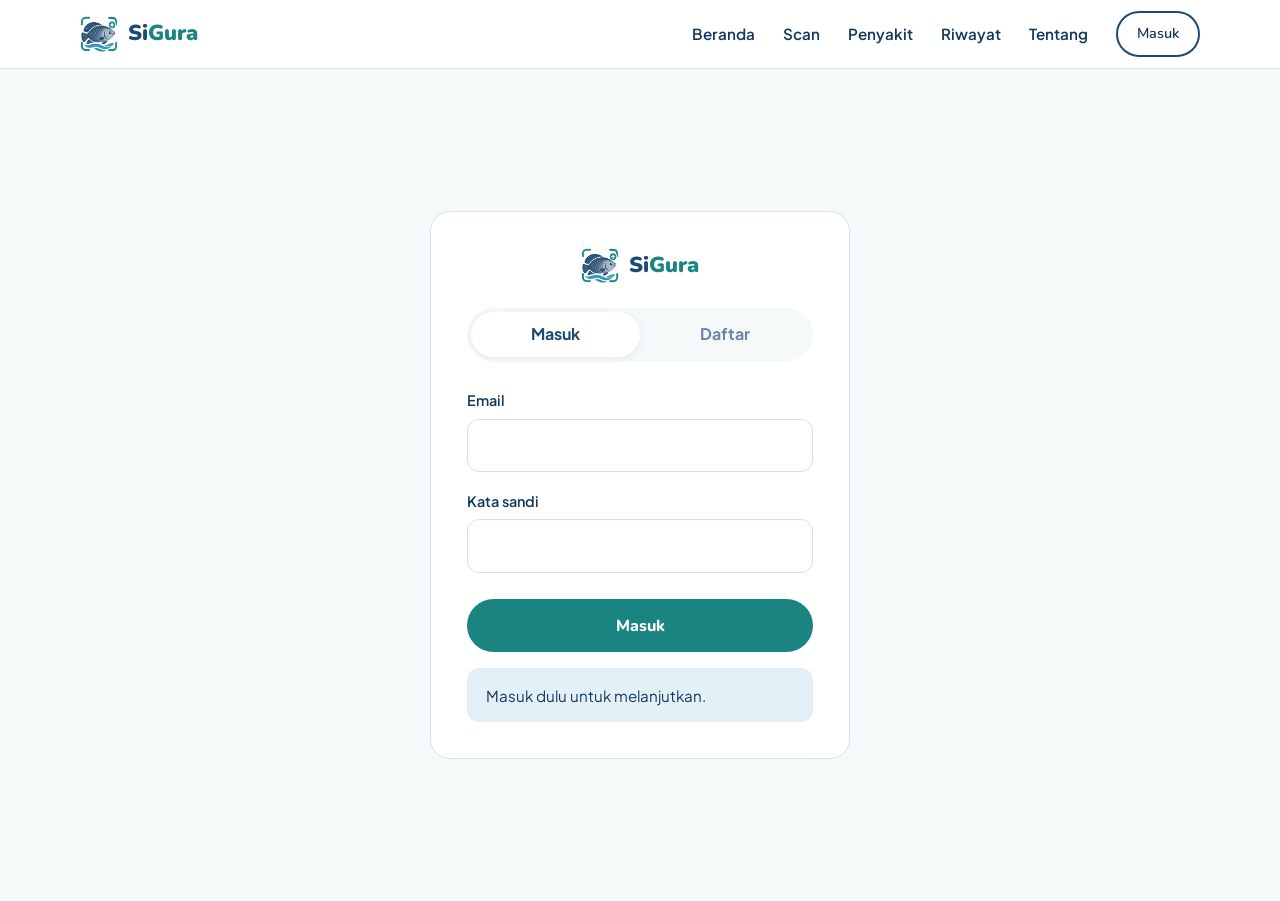
==== commit 877d2449: "Nama SiGura, halaman profil, admin kelola penyakit" ====
--- a/frontend/admin.html
+++ b/frontend/admin.html
@@ -3,7 +3,7 @@
 <head>
   <meta charset="UTF-8">
   <meta name="viewport" content="width=device-width, initial-scale=1.0">
-  <title>Admin | SiGurame</title>
+  <title>Admin | SiGura</title>
   <link rel="icon" href="asset/image/icon.png">
   <link rel="preconnect" href="https://fonts.googleapis.com">
   <link rel="preconnect" href="https://fonts.gstatic.com" crossorigin>
@@ -12,7 +12,7 @@
   <style>
     /* ---------- Halaman admin ---------- */
     .adm-body { padding: 2rem 0 5rem; }
-    .adm-tabs { display: grid; grid-template-columns: repeat(3, 1fr); max-width: 560px; margin: 0 0 1.5rem; }
+    .adm-tabs { display: grid; grid-template-columns: repeat(4, 1fr); max-width: 720px; margin: 0 0 1.5rem; }
     .adm-tabs span { display: inline-block; min-width: 1.4rem; margin-left: .3rem; padding: 0 .35rem; border-radius: 99px; background: var(--line); font-size: .78rem; line-height: 1.4rem; }
     .adm-tabs button.active span { background: var(--navy); color: #fff; }
     .adm-panel { background: var(--surface); border: 1px solid var(--line); border-radius: var(--radius-lg); padding: 1.5rem; }
@@ -41,6 +41,15 @@
     .adm-empty { text-align: center; color: var(--slate); padding: 2rem 1rem; }
     .adm-sum { display: flex; flex-wrap: wrap; gap: 1.5rem; margin-bottom: 1.25rem; color: var(--slate); font-size: .92rem; }
     .adm-sum strong { color: var(--navy); font-family: var(--font-display); font-size: 1.15rem; }
+    .adm-form .full { grid-column: 1 / -1; }
+    .adm-form h3 { font-size: 1.1rem; margin-bottom: .75rem; }
+    .adm-form .hint { font-size: .8rem; color: var(--slate); font-weight: 400; }
+    .adm-form textarea { min-height: 96px; }
+    .adm-form input[type="file"] { border: 0; padding: .3rem 0; }
+    .scan-tag { display: inline-block; padding: .15rem .6rem; border-radius: 99px; font-size: .78rem; font-weight: 700; }
+    .scan-tag.ya { background: var(--teal-soft); color: var(--healthy); }
+    .scan-tag.tidak { background: var(--bg); color: var(--slate); }
+    @media (max-width: 720px) { .adm-tabs { grid-template-columns: repeat(2, 1fr); border-radius: 20px; } }
     @media (max-width: 640px) { .adm-input { min-width: 0; width: 100%; } .adm-panel { padding: 1rem; } }
   </style>
 </head>
@@ -51,13 +60,14 @@
     <div class="container">
       <a href="admin.html" class="brand">
         <img src="asset/image/icon.png" alt="">
-        <b>Si<span>Gurame</span></b>
+        <b>Si<span>Gura</span></b>
         <small class="brand-tag">Admin</small>
       </a>
       <button class="nav-toggle" aria-label="Buka menu" aria-expanded="false">☰</button>
       <ul class="nav-links">
         <li><a href="admin.html" class="active">Panel admin</a></li>
         <li><a href="penyakit.html">Ensiklopedia</a></li>
+        <li><a href="profil.html">Profil</a></li>
         <li><a href="index.html" class="btn btn-outline">Keluar</a></li>
       </ul>
     </div>
@@ -88,6 +98,7 @@
         <button class="active" data-tab="pengguna" role="tab">Pengguna <span id="c-pengguna">0</span></button>
         <button data-tab="pemeriksaan" role="tab">Pemeriksaan <span id="c-pemeriksaan">0</span></button>
         <button data-tab="transaksi" role="tab">Transaksi <span id="c-transaksi">0</span></button>
+        <button data-tab="penyakit" role="tab">Penyakit <span id="c-penyakit">0</span></button>
       </div>
 
       <!-- Pengguna -->
@@ -165,6 +176,44 @@
         </div>
         <p class="muted" style="margin-top:1rem;font-size:.85rem">Pembayaran masih simulasi dan belum terhubung ke payment gateway.</p>
       </section>
+
+      <!-- Data penyakit -->
+      <section class="adm-panel hidden" data-panel="penyakit">
+        <div class="adm-toolbar">
+          <p class="muted" style="max-width:40em">Data ini tampil di ensiklopedia, halaman hasil scan, dan pilihan diagnosis validator. Kelas yang dideteksi model (sehat, bakteri, jamur) bisa diubah isinya tapi tidak bisa dihapus.</p>
+          <button type="button" class="btn btn-primary btn-sm" id="btn-tambah-penyakit">Tambah penyakit</button>
+        </div>
+
+        <form id="form-penyakit" class="adm-form hidden" novalidate>
+          <h3 class="full" id="fp-judul">Tambah penyakit</h3>
+          <div class="field"><label for="fp-nama">Nama penyakit</label><input id="fp-nama" required placeholder="Misalnya: Streptococcosis"></div>
+          <div class="field">
+            <label for="fp-kategori">Kategori</label>
+            <input id="fp-kategori" list="fp-kategori-list" placeholder="Bakteri / Jamur / Parasit / Virus">
+            <datalist id="fp-kategori-list"><option>Bakteri</option><option>Jamur</option><option>Parasit</option><option>Virus</option><option>Lainnya</option></datalist>
+          </div>
+          <div class="field full"><label for="fp-latin">Nama ilmiah / penyebab</label><input id="fp-latin" placeholder="Misalnya: Streptococcus agalactiae"></div>
+          <div class="field full"><label for="fp-ringkasan">Ringkasan</label><textarea id="fp-ringkasan" rows="3"></textarea></div>
+          <div class="field"><label for="fp-gejala">Gejala <span class="hint">(satu per baris)</span></label><textarea id="fp-gejala"></textarea></div>
+          <div class="field"><label for="fp-penyebab">Penyebab <span class="hint">(satu per baris)</span></label><textarea id="fp-penyebab"></textarea></div>
+          <div class="field"><label for="fp-pencegahan">Pencegahan <span class="hint">(satu per baris)</span></label><textarea id="fp-pencegahan"></textarea></div>
+          <div class="field"><label for="fp-penanganan">Penanganan umum <span class="hint">(satu per baris, wajib)</span></label><textarea id="fp-penanganan"></textarea></div>
+          <div class="field full"><label for="fp-jenis">Jenis penyakit dalam kelompok ini <span class="hint">(opsional, satu per baris: Nama | Nama ilmiah | Ciri-ciri)</span></label><textarea id="fp-jenis" placeholder="Bercak merah | Aeromonas hydrophila | Luka merah di kulit dan sirip"></textarea></div>
+          <div class="field full"><label for="fp-foto">Foto contoh <span class="hint">(opsional, JPG/PNG)</span></label><input type="file" id="fp-foto" accept="image/jpeg,image/png"></div>
+          <div class="actions">
+            <button type="submit" class="btn btn-primary btn-sm">Simpan</button>
+            <button type="button" class="btn btn-ghost btn-sm" id="fp-batal">Batal</button>
+            <div id="fp-msg"></div>
+          </div>
+        </form>
+
+        <div class="adm-table-wrap">
+          <table class="adm-table">
+            <thead><tr><th>Foto</th><th>Nama</th><th>Kategori</th><th>Deteksi scan</th><th>Isi</th><th></th></tr></thead>
+            <tbody id="tb-penyakit"></tbody>
+          </table>
+        </div>
+      </section>
     </div>
   </main>
 
@@ -172,6 +221,7 @@
 
   <script src="asset/js/api.js"></script>
   <script src="asset/js/main.js"></script>
+  <script src="api/penyakit.js"></script>
   <script src="asset/js/data.js"></script>
   <script src="asset/js/admin.js"></script>
 </body>
